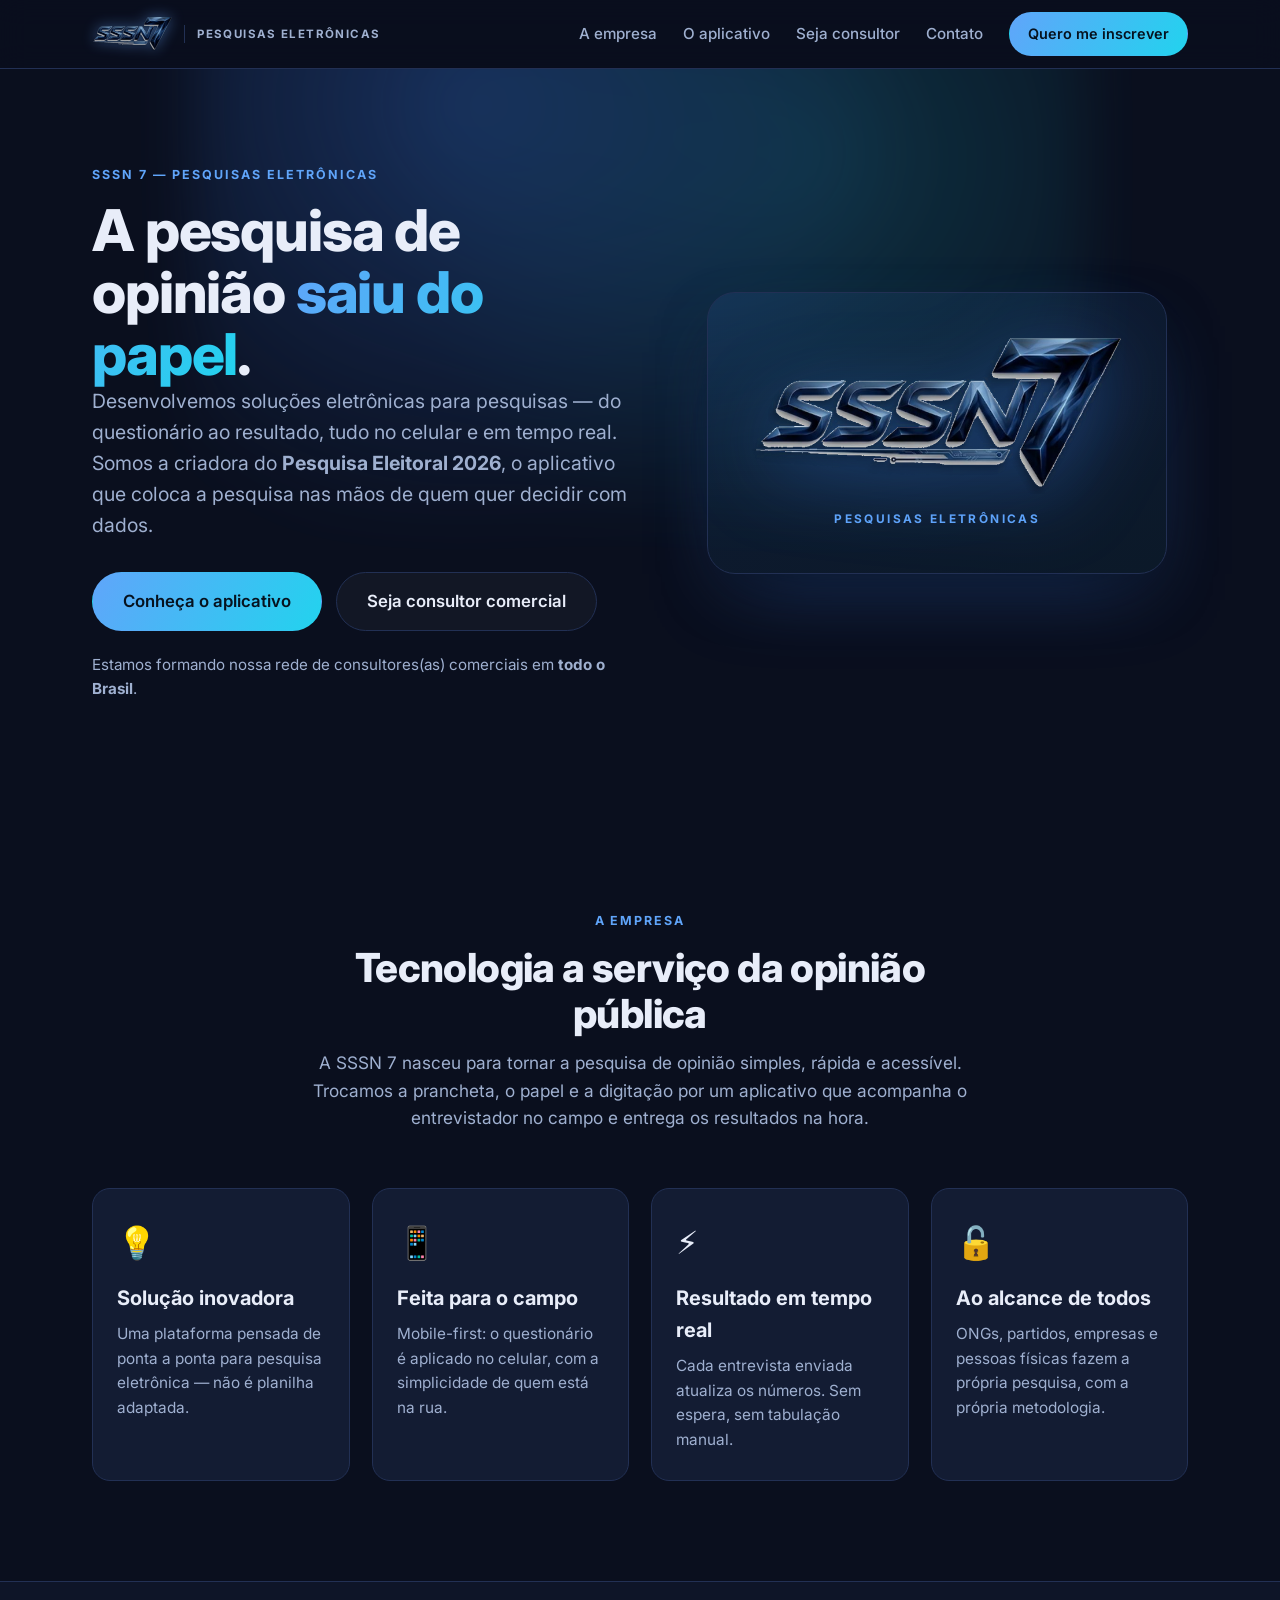
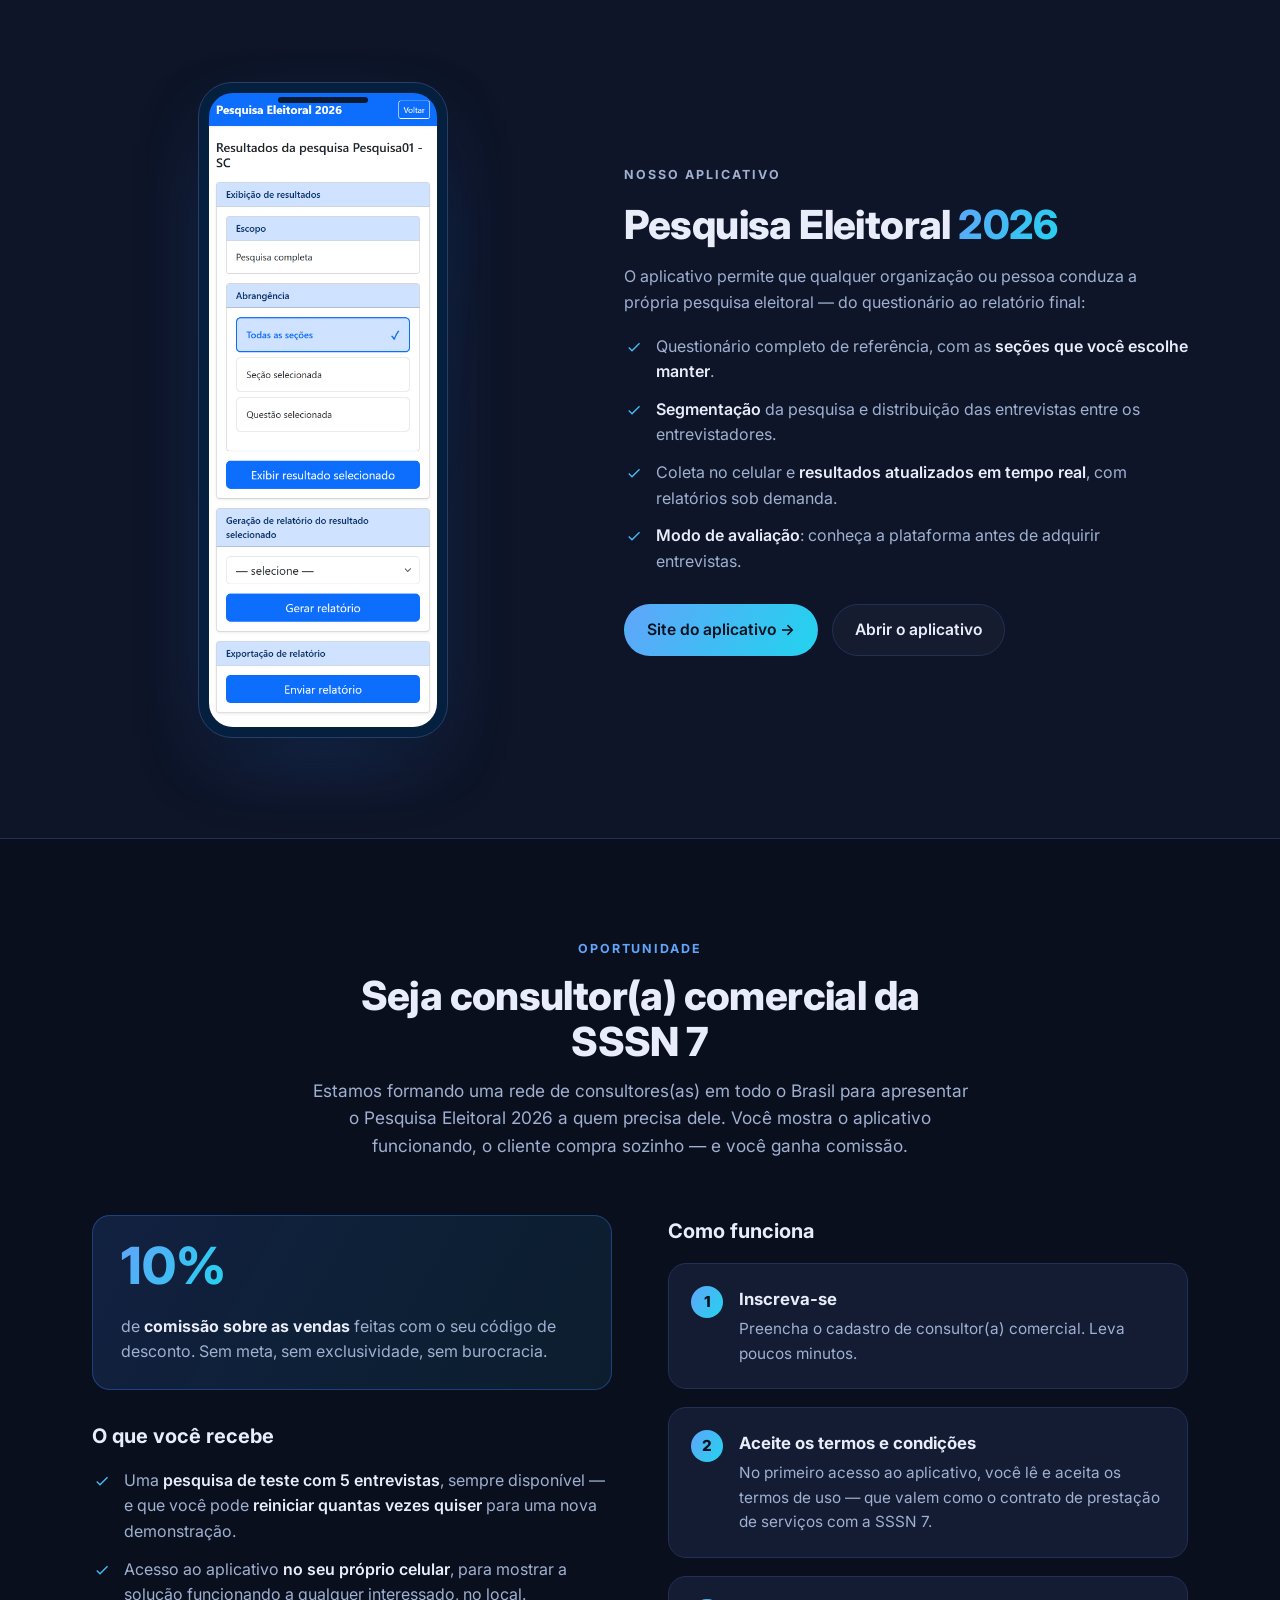
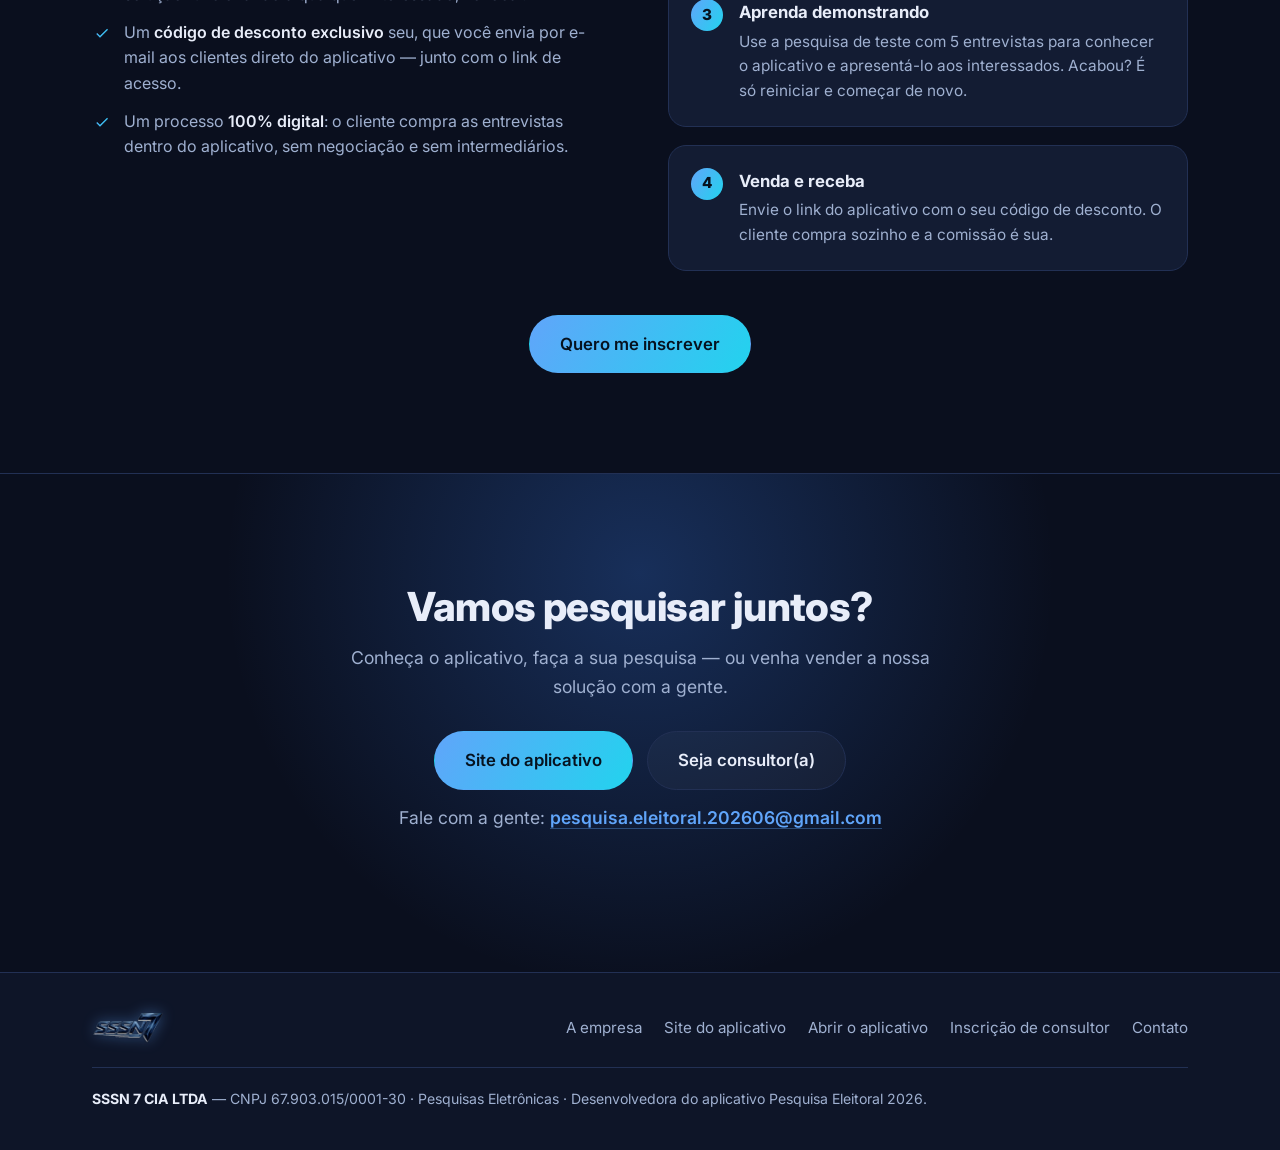
==== index.html @ bbbb882c "Site institucional da SSSN 7 — Pesquisas Eletrônicas Página única (HTML/CSS/JS puros, sem build) apr" ====
<!DOCTYPE html>
<html lang="pt-BR">
<head>
  <meta charset="UTF-8" />
  <meta name="viewport" content="width=device-width, initial-scale=1.0" />
  <title>SSSN 7 — Pesquisas Eletrônicas</title>
  <meta name="description" content="A SSSN 7 desenvolve soluções eletrônicas para pesquisas de opinião — e é a criadora do aplicativo Pesquisa Eleitoral 2026. Conheça o aplicativo e a oportunidade de atuar como consultor(a) comercial." />
  <link rel="preconnect" href="https://fonts.googleapis.com" />
  <link rel="preconnect" href="https://fonts.gstatic.com" crossorigin />
  <link href="https://fonts.googleapis.com/css2?family=Inter:wght@400;500;600;700;800&display=swap" rel="stylesheet" />
  <link rel="stylesheet" href="css/styles.css" />
  <link rel="icon" href="assets/img/favicon.svg" type="image/svg+xml" />
</head>
<body>

  <!-- ==================== NAVBAR ==================== -->
  <header class="nav" id="top">
    <div class="container nav__inner">
      <a class="brand" href="#top">
        <img class="brand__logo" src="assets/img/logo-sssn7.png" alt="SSSN 7" />
        <span class="brand__text">Pesquisas Eletrônicas</span>
      </a>

      <button class="nav__toggle" id="navToggle" aria-label="Abrir menu" aria-expanded="false">
        <span></span><span></span><span></span>
      </button>

      <nav class="nav__menu" id="navMenu">
        <a href="#empresa">A empresa</a>
        <a href="#aplicativo">O aplicativo</a>
        <a href="#consultor">Seja consultor</a>
        <a href="#contato">Contato</a>
        <a href="https://ricardopereiraesilva.github.io/pe2026/consultor/" target="_blank" rel="noopener" class="btn btn--sm btn--primary">Quero me inscrever</a>
      </nav>
    </div>
  </header>

  <!-- ==================== HERO ==================== -->
  <section class="hero">
    <div class="hero__glow" aria-hidden="true"></div>
    <div class="container hero__inner">
      <div class="hero__copy reveal">
        <p class="eyebrow">SSSN 7 — Pesquisas Eletrônicas</p>
        <h1>A pesquisa de opinião <span class="grad">saiu do papel</span>.</h1>
        <p class="lead">
          Desenvolvemos soluções eletrônicas para pesquisas — do questionário ao
          resultado, tudo no celular e em tempo real. Somos a criadora do
          <b>Pesquisa Eleitoral 2026</b>, o aplicativo que coloca a pesquisa nas mãos
          de quem quer decidir com dados.
        </p>
        <div class="hero__cta">
          <a href="#aplicativo" class="btn btn--primary btn--lg">Conheça o aplicativo</a>
          <a href="#consultor" class="btn btn--ghost btn--lg">Seja consultor comercial</a>
        </div>
        <p class="hero__note">Estamos formando nossa rede de consultores(as) comerciais em <b>todo o Brasil</b>.</p>
      </div>

      <div class="hero__art reveal">
        <div class="logo-stage">
          <img src="assets/img/logo-sssn7.png" alt="Logotipo da SSSN 7" loading="eager" />
          <p class="logo-stage__cap">Pesquisas Eletrônicas</p>
        </div>
      </div>
    </div>
  </section>

  <!-- ==================== A EMPRESA ==================== -->
  <section class="section" id="empresa">
    <div class="container">
      <div class="section__head reveal">
        <p class="eyebrow">A empresa</p>
        <h2>Tecnologia a serviço da opinião pública</h2>
        <p class="section__sub">
          A SSSN 7 nasceu para tornar a pesquisa de opinião simples, rápida e acessível.
          Trocamos a prancheta, o papel e a digitação por um aplicativo que acompanha o
          entrevistador no campo e entrega os resultados na hora.
        </p>
      </div>

      <div class="grid grid--4">
        <article class="card reveal">
          <div class="card__ico">💡</div>
          <h3>Solução inovadora</h3>
          <p>Uma plataforma pensada de ponta a ponta para pesquisa eletrônica — não é planilha adaptada.</p>
        </article>
        <article class="card reveal">
          <div class="card__ico">📱</div>
          <h3>Feita para o campo</h3>
          <p>Mobile-first: o questionário é aplicado no celular, com a simplicidade de quem está na rua.</p>
        </article>
        <article class="card reveal">
          <div class="card__ico">⚡</div>
          <h3>Resultado em tempo real</h3>
          <p>Cada entrevista enviada atualiza os números. Sem espera, sem tabulação manual.</p>
        </article>
        <article class="card reveal">
          <div class="card__ico">🔓</div>
          <h3>Ao alcance de todos</h3>
          <p>ONGs, partidos, empresas e pessoas físicas fazem a própria pesquisa, com a própria metodologia.</p>
        </article>
      </div>
    </div>
  </section>

  <!-- ==================== O APLICATIVO ==================== -->
  <section class="section section--alt" id="aplicativo">
    <div class="container split">
      <div class="split__media reveal">
        <div class="phones">
          <div class="phone phone--float">
            <div class="phone__notch" aria-hidden="true"></div>
            <img src="assets/img/coord-resultados.png" alt="Tela de resultados da pesquisa no aplicativo" loading="lazy" />
          </div>
          <div class="phone phone--back" aria-hidden="true">
            <img src="assets/img/coord-painel.png" alt="" />
          </div>
        </div>
      </div>
      <div class="split__copy reveal">
        <p class="eyebrow">Nosso aplicativo</p>
        <h2>Pesquisa Eleitoral <span class="grad">2026</span></h2>
        <p>
          O aplicativo permite que qualquer organização ou pessoa conduza a própria
          pesquisa eleitoral — do questionário ao relatório final:
        </p>
        <ul class="checks">
          <li>Questionário completo de referência, com as <b>seções que você escolhe manter</b>.</li>
          <li><b>Segmentação</b> da pesquisa e distribuição das entrevistas entre os entrevistadores.</li>
          <li>Coleta no celular e <b>resultados atualizados em tempo real</b>, com relatórios sob demanda.</li>
          <li><b>Modo de avaliação</b>: conheça a plataforma antes de adquirir entrevistas.</li>
        </ul>
        <div class="hero__cta">
          <a href="https://ricardopereiraesilva.github.io/app2026/" target="_blank" rel="noopener" class="btn btn--primary">Site do aplicativo →</a>
          <a href="https://ricardopereiraesilva.github.io/pe2026/" target="_blank" rel="noopener" class="btn btn--ghost">Abrir o aplicativo</a>
        </div>
      </div>
    </div>
  </section>

  <!-- ==================== SEJA CONSULTOR COMERCIAL ==================== -->
  <section class="section" id="consultor">
    <div class="container">
      <div class="section__head reveal">
        <p class="eyebrow">Oportunidade</p>
        <h2>Seja consultor(a) comercial da SSSN 7</h2>
        <p class="section__sub">
          Estamos formando uma rede de consultores(as) em todo o Brasil para apresentar
          o Pesquisa Eleitoral 2026 a quem precisa dele. Você mostra o aplicativo
          funcionando, o cliente compra sozinho — e você ganha comissão.
        </p>
      </div>

      <div class="grid grid--2 grid--wide">
        <div class="reveal">
          <div class="highlight">
            <span class="highlight__num">10%</span>
            <span class="highlight__txt">
              de <b>comissão sobre as vendas</b> feitas com o seu código de desconto.
              Sem meta, sem exclusividade, sem burocracia.
            </span>
          </div>

          <h3 class="col__title">O que você recebe</h3>
          <ul class="checks">
            <li>Uma <b>pesquisa de teste com 5 entrevistas</b>, sempre disponível — e que você pode
              <b>reiniciar quantas vezes quiser</b> para uma nova demonstração.</li>
            <li>Acesso ao aplicativo <b>no seu próprio celular</b>, para mostrar a solução funcionando
              a qualquer interessado, no local.</li>
            <li>Um <b>código de desconto exclusivo</b> seu, que você envia por e-mail aos clientes
              direto do aplicativo — junto com o link de acesso.</li>
            <li>Um processo <b>100% digital</b>: o cliente compra as entrevistas dentro do aplicativo,
              sem negociação e sem intermediários.</li>
          </ul>
        </div>

        <div class="reveal">
          <h3 class="col__title">Como funciona</h3>
          <ol class="steps">
            <li class="step">
              <h4>Inscreva-se</h4>
              <p>Preencha o cadastro de consultor(a) comercial. Leva poucos minutos.</p>
            </li>
            <li class="step">
              <h4>Aceite os termos e condições</h4>
              <p>No primeiro acesso ao aplicativo, você lê e aceita os termos de uso — que valem
                como o contrato de prestação de serviços com a SSSN 7.</p>
            </li>
            <li class="step">
              <h4>Aprenda demonstrando</h4>
              <p>Use a pesquisa de teste com 5 entrevistas para conhecer o aplicativo e apresentá-lo
                aos interessados. Acabou? É só reiniciar e começar de novo.</p>
            </li>
            <li class="step">
              <h4>Venda e receba</h4>
              <p>Envie o link do aplicativo com o seu código de desconto. O cliente compra sozinho
                e a comissão é sua.</p>
            </li>
          </ol>
        </div>
      </div>

      <div class="hero__cta hero__cta--center cta__row">
        <a href="https://ricardopereiraesilva.github.io/pe2026/consultor/" target="_blank" rel="noopener" class="btn btn--primary btn--lg">Quero me inscrever</a>
      </div>
    </div>
  </section>

  <!-- ==================== CTA FINAL / CONTATO ==================== -->
  <section class="cta" id="contato">
    <div class="cta__glow" aria-hidden="true"></div>
    <div class="container cta__inner reveal">
      <h2>Vamos pesquisar juntos?</h2>
      <p>Conheça o aplicativo, faça a sua pesquisa — ou venha vender a nossa solução com a gente.</p>
      <div class="hero__cta hero__cta--center">
        <a href="https://ricardopereiraesilva.github.io/app2026/" target="_blank" rel="noopener" class="btn btn--primary btn--lg">Site do aplicativo</a>
        <a href="https://ricardopereiraesilva.github.io/pe2026/consultor/" target="_blank" rel="noopener" class="btn btn--ghost btn--lg">Seja consultor(a)</a>
      </div>
      <p class="cta__mail">
        Fale com a gente: <a href="mailto:pesquisa.eleitoral.202606@gmail.com">pesquisa.eleitoral.202606@gmail.com</a>
      </p>
    </div>
  </section>

  <!-- ==================== RODAPÉ ==================== -->
  <footer class="footer">
    <div class="container footer__inner">
      <div class="footer__brand">
        <img src="assets/img/logo-sssn7.png" alt="SSSN 7" />
      </div>
      <nav class="footer__links">
        <a href="#empresa">A empresa</a>
        <a href="https://ricardopereiraesilva.github.io/app2026/" target="_blank" rel="noopener">Site do aplicativo</a>
        <a href="https://ricardopereiraesilva.github.io/pe2026/" target="_blank" rel="noopener">Abrir o aplicativo</a>
        <a href="https://ricardopereiraesilva.github.io/pe2026/consultor/" target="_blank" rel="noopener">Inscrição de consultor</a>
        <a href="mailto:pesquisa.eleitoral.202606@gmail.com">Contato</a>
      </nav>
      <p class="footer__legal">
        <b>SSSN 7 CIA LTDA</b> — CNPJ 67.903.015/0001-30 · Pesquisas Eletrônicas ·
        Desenvolvedora do aplicativo Pesquisa Eleitoral 2026.
      </p>
    </div>
  </footer>

  <script src="js/main.js"></script>
</body>
</html>
---- css/styles.css ----
/* ===================================================================
   SSSN 7 — Pesquisas Eletrônicas — site institucional
   Mesma linguagem visual do site do aplicativo (web_page/aplicativo):
   tema dark, acento azul luminoso. CSS puro, sem framework.
   =================================================================== */

:root {
  --bg:        #0a0f1e;   /* fundo base */
  --bg-2:      #0e1528;   /* seções alternadas */
  --panel:     #131c33;   /* cards */
  --panel-2:   #182241;
  --line:      #223054;   /* bordas */
  --txt:       #e8edf9;   /* texto principal */
  --txt-dim:   #9fb0d0;   /* texto secundário */
  --brand:     #3b82f6;   /* azul da marca */
  --brand-2:   #60a5fa;   /* azul claro */
  --accent:    #22d3ee;   /* acento ciano */
  --grad:      linear-gradient(120deg, #60a5fa 0%, #22d3ee 100%);
  --radius:    18px;
  --radius-sm: 12px;
  --shadow:    0 24px 60px -20px rgba(0, 0, 0, .7);
  --shadow-blue: 0 30px 80px -30px rgba(59, 130, 246, .55);
  --maxw:      1140px;
  --ease:      cubic-bezier(.22, 1, .36, 1);
}

* { box-sizing: border-box; margin: 0; padding: 0; }

html { scroll-behavior: smooth; scroll-padding-top: 78px; }

body {
  font-family: 'Inter', system-ui, -apple-system, Segoe UI, Roboto, sans-serif;
  background: var(--bg);
  color: var(--txt);
  line-height: 1.6;
  -webkit-font-smoothing: antialiased;
  overflow-x: hidden;
}

img { max-width: 100%; display: block; }
a { color: inherit; text-decoration: none; }

.container { width: 100%; max-width: var(--maxw); margin-inline: auto; padding-inline: 22px; }

/* ---------- Tipografia ---------- */
h1 { font-size: clamp(2.1rem, 5.2vw, 3.6rem); font-weight: 800; line-height: 1.08; letter-spacing: -.02em; }
h2 { font-size: clamp(1.6rem, 3.6vw, 2.5rem); font-weight: 800; line-height: 1.15; letter-spacing: -.015em; }
h3 { font-size: 1.25rem; font-weight: 700; }
h4 { font-size: 1.05rem; font-weight: 700; }

.grad {
  background: var(--grad);
  -webkit-background-clip: text; background-clip: text;
  color: transparent;
}

.eyebrow {
  text-transform: uppercase; letter-spacing: .16em;
  font-size: .78rem; font-weight: 700; color: var(--brand-2);
  margin-bottom: 14px;
}

.lead { font-size: clamp(1.05rem, 1.6vw, 1.22rem); color: var(--txt-dim); max-width: 46ch; }

/* ---------- Botões ---------- */
.btn {
  display: inline-flex; align-items: center; justify-content: center;
  gap: 8px; font-weight: 600; font-size: .98rem;
  padding: 12px 22px; border-radius: 999px;
  border: 1px solid transparent; cursor: pointer;
  transition: transform .2s var(--ease), box-shadow .25s var(--ease), background .2s, border-color .2s;
  white-space: nowrap;
}
.btn--lg { padding: 15px 30px; font-size: 1.05rem; }
.btn--sm { padding: 9px 18px; font-size: .9rem; }
.btn--primary { background: var(--grad); color: #06121f; box-shadow: var(--shadow-blue); }
.btn--primary:hover { transform: translateY(-2px); }
.btn--ghost { background: rgba(255,255,255,.03); border-color: var(--line); color: var(--txt); }
.btn--ghost:hover { border-color: var(--brand-2); background: rgba(59,130,246,.1); transform: translateY(-2px); }

/* ---------- Navbar ---------- */
.nav {
  position: sticky; top: 0; z-index: 50;
  background: rgba(10, 15, 30, .72);
  backdrop-filter: blur(14px);
  border-bottom: 1px solid var(--line);
}
.nav__inner { display: flex; align-items: center; justify-content: space-between; height: 68px; gap: 16px; }

.brand { display: flex; align-items: center; gap: 12px; min-width: 0; }
/* o logo é azul-metálico escuro: um leve halo azul garante leitura sobre o fundo dark */
.brand__logo {
  height: 34px; width: auto; flex: none;
  filter: drop-shadow(0 0 7px rgba(96, 165, 250, .45));
}
.brand__text {
  font-size: .72rem; font-weight: 700; letter-spacing: .12em; text-transform: uppercase;
  color: var(--txt-dim); white-space: nowrap;
  padding-left: 12px; border-left: 1px solid var(--line);
}

.nav__menu { display: flex; align-items: center; gap: 26px; }
.nav__menu a:not(.btn) { color: var(--txt-dim); font-weight: 500; font-size: .95rem; transition: color .2s; }
.nav__menu a:not(.btn):hover { color: var(--txt); }

.nav__toggle { display: none; flex-direction: column; gap: 5px; background: none; border: 0; cursor: pointer; padding: 8px; }
.nav__toggle span { width: 24px; height: 2px; background: var(--txt); border-radius: 2px; transition: .25s var(--ease); }
.nav__toggle[aria-expanded="true"] span:nth-child(1) { transform: translateY(7px) rotate(45deg); }
.nav__toggle[aria-expanded="true"] span:nth-child(2) { opacity: 0; }
.nav__toggle[aria-expanded="true"] span:nth-child(3) { transform: translateY(-7px) rotate(-45deg); }

/* ---------- Hero ---------- */
.hero { position: relative; padding: clamp(50px, 8vw, 96px) 0 clamp(60px, 9vw, 110px); overflow: hidden; }
.hero__glow {
  position: absolute; top: -20%; left: 50%; transform: translateX(-50%);
  width: 900px; height: 600px; pointer-events: none;
  background: radial-gradient(circle at 30% 30%, rgba(59,130,246,.35), transparent 60%),
              radial-gradient(circle at 70% 40%, rgba(34,211,238,.22), transparent 60%);
  filter: blur(30px); opacity: .8;
}
.hero__inner { position: relative; display: grid; grid-template-columns: 1.05fr .95fr; gap: 40px; align-items: center; }
.hero__cta { display: flex; flex-wrap: wrap; gap: 14px; margin-top: 30px; }
.hero__cta--center { justify-content: center; }
.hero__note { margin-top: 22px; color: var(--txt-dim); font-size: .95rem; }

/* Marca grande do hero */
.hero__art { position: relative; display: flex; justify-content: center; align-items: center; }
.logo-stage {
  position: relative; width: 100%; max-width: 460px;
  padding: clamp(26px, 5vw, 44px);
  background: linear-gradient(160deg, rgba(59,130,246,.10), rgba(34,211,238,.05));
  border: 1px solid var(--line); border-radius: 28px;
  box-shadow: var(--shadow), var(--shadow-blue);
  animation: float 7s ease-in-out infinite;
}
.logo-stage img { width: 100%; filter: drop-shadow(0 18px 40px rgba(59,130,246,.35)); }
.logo-stage__cap {
  margin-top: 16px; text-align: center;
  font-size: .74rem; font-weight: 700; letter-spacing: .2em; text-transform: uppercase;
  color: var(--brand-2);
}
@keyframes float { 0%,100% { transform: translateY(0); } 50% { transform: translateY(-12px); } }

/* ---------- Seções ---------- */
.section { padding: clamp(56px, 9vw, 100px) 0; }
.section--alt { background: var(--bg-2); border-block: 1px solid var(--line); }
.section__head { max-width: 660px; margin: 0 auto clamp(36px, 5vw, 56px); text-align: center; }
.section__sub { color: var(--txt-dim); margin-top: 12px; font-size: 1.08rem; }

/* ---------- Grids ---------- */
.grid { display: grid; gap: 22px; }
.grid--2 { grid-template-columns: repeat(2, 1fr); }
.grid--3 { grid-template-columns: repeat(3, 1fr); }
.grid--4 { grid-template-columns: repeat(4, 1fr); }
.grid--wide { gap: clamp(30px, 5vw, 56px); align-items: start; }

.col__title { margin-bottom: 16px; }
.cta__row { margin-top: 44px; }

/* ---------- Cards ---------- */
.card {
  background: var(--panel); border: 1px solid var(--line);
  border-radius: var(--radius); padding: 28px 24px;
  transition: transform .25s var(--ease), border-color .25s, box-shadow .25s;
}
.card:hover { transform: translateY(-4px); border-color: var(--brand); box-shadow: var(--shadow-blue); }
.card__ico { font-size: 2rem; margin-bottom: 14px; }
.card h3 { margin-bottom: 8px; }
.card p { color: var(--txt-dim); font-size: .96rem; }

/* ---------- Split (mídia + texto) ---------- */
.split { display: grid; grid-template-columns: .9fr 1.1fr; gap: clamp(30px, 6vw, 70px); align-items: center; }
.split--reverse .split__media { order: 2; }
.split__media { display: flex; justify-content: center; }
.split__copy h2 { margin: 10px 0 16px; }
.split__copy > p { color: var(--txt-dim); margin-bottom: 18px; }

/* Molduras de celular */
.phones { position: relative; display: flex; justify-content: center; align-items: center; min-height: 460px; }
.phone {
  position: relative; width: 250px; border-radius: 34px;
  background: #05203f; padding: 10px;
  border: 1px solid #2a3d63;
  box-shadow: var(--shadow), var(--shadow-blue);
}
.phone img { border-radius: 24px; }
.phone__notch {
  position: absolute; top: 14px; left: 50%; transform: translateX(-50%);
  width: 90px; height: 6px; border-radius: 6px; background: #0a1a30; z-index: 2;
}
.phone--float { z-index: 3; animation: float 6s ease-in-out infinite; }
.phone--back {
  position: absolute; right: 4%; top: 6%; width: 200px; z-index: 1;
  opacity: .55; transform: rotate(6deg) scale(.9); filter: saturate(.9);
}

/* ---------- Listas com check ---------- */
.checks { list-style: none; display: grid; gap: 12px; }
.checks li { position: relative; padding-left: 32px; color: var(--txt-dim); }
.checks li b { color: var(--txt); font-weight: 600; }
.checks li::before {
  content: ""; position: absolute; left: 0; top: 3px;
  width: 20px; height: 20px; border-radius: 50%;
  background: var(--grad);
  -webkit-mask: url("data:image/svg+xml,%3Csvg xmlns='http://www.w3.org/2000/svg' viewBox='0 0 24 24'%3E%3Cpath fill='black' d='M9 16.17 4.83 12l-1.42 1.41L9 19 21 7l-1.41-1.41z'/%3E%3C/svg%3E") center/16px no-repeat;
          mask: url("data:image/svg+xml,%3Csvg xmlns='http://www.w3.org/2000/svg' viewBox='0 0 24 24'%3E%3Cpath fill='black' d='M9 16.17 4.83 12l-1.42 1.41L9 19 21 7l-1.41-1.41z'/%3E%3C/svg%3E") center/16px no-repeat;
}

/* ---------- Destaque da comissão ---------- */
.highlight {
  display: flex; align-items: center; gap: 22px; flex-wrap: wrap;
  background: linear-gradient(120deg, rgba(59,130,246,.16), rgba(34,211,238,.08));
  border: 1px solid rgba(59,130,246,.35); border-radius: var(--radius);
  padding: 24px 28px; margin-bottom: 30px;
}
.highlight__num {
  font-size: clamp(2.4rem, 6vw, 3.2rem); font-weight: 800; line-height: 1;
  background: var(--grad); -webkit-background-clip: text; background-clip: text; color: transparent;
  flex: none;
}
.highlight__txt { color: var(--txt-dim); }
.highlight__txt b { color: var(--txt); }

/* ---------- Passos ---------- */
.steps { list-style: none; counter-reset: step; display: grid; gap: 18px; }
.step {
  counter-increment: step;
  position: relative; padding: 22px 24px 22px 70px;
  background: var(--panel); border: 1px solid var(--line); border-radius: var(--radius);
  transition: border-color .25s, transform .25s var(--ease);
}
.step:hover { border-color: var(--brand); transform: translateY(-3px); }
.step::before {
  content: counter(step);
  position: absolute; left: 22px; top: 22px;
  width: 32px; height: 32px; border-radius: 50%;
  display: grid; place-items: center;
  background: var(--grad); color: #06121f; font-weight: 800; font-size: .95rem;
}
.step h4 { margin-bottom: 4px; }
.step p { color: var(--txt-dim); font-size: .96rem; }

/* ---------- Recursos ---------- */
.feat {
  background: var(--panel); border: 1px solid var(--line);
  border-radius: var(--radius); padding: 24px;
  transition: transform .25s var(--ease), border-color .25s;
}
.feat:hover { transform: translateY(-4px); border-color: var(--brand); }
.feat__ico { font-size: 1.7rem; margin-bottom: 12px; }
.feat h4 { margin-bottom: 6px; }
.feat p { color: var(--txt-dim); font-size: .94rem; }

/* ---------- CTA final ---------- */
.cta { position: relative; padding: clamp(64px, 10vw, 110px) 0; text-align: center; overflow: hidden; border-top: 1px solid var(--line); }
.cta__glow {
  position: absolute; inset: 0; pointer-events: none;
  background: radial-gradient(circle at 50% 20%, rgba(59,130,246,.28), transparent 55%);
}
.cta__inner { position: relative; max-width: 660px; }
.cta__inner p { color: var(--txt-dim); margin: 14px 0 30px; font-size: 1.1rem; }
.cta__mail { margin-top: 28px; color: var(--txt-dim); font-size: 1rem; }
.cta__mail a { color: var(--brand-2); font-weight: 600; border-bottom: 1px solid rgba(96,165,250,.35); }
.cta__mail a:hover { color: var(--txt); }

/* ---------- Rodapé ---------- */
.footer { border-top: 1px solid var(--line); background: var(--bg-2); padding: 40px 0; }
.footer__inner { display: flex; flex-wrap: wrap; gap: 24px; align-items: center; justify-content: space-between; }
.footer__brand { display: flex; align-items: center; gap: 12px; }
.footer__brand img { height: 30px; width: auto; filter: drop-shadow(0 0 7px rgba(96, 165, 250, .4)); }
.footer__links { display: flex; flex-wrap: wrap; gap: 22px; }
.footer__links a { color: var(--txt-dim); font-size: .95rem; transition: color .2s; }
.footer__links a:hover { color: var(--txt); }
.footer__legal { color: var(--txt-dim); font-size: .88rem; width: 100%; border-top: 1px solid var(--line); padding-top: 20px; }
.footer__legal b { color: var(--txt); }

/* ---------- Animação de entrada ---------- */
.reveal { opacity: 0; transform: translateY(26px); transition: opacity .7s var(--ease), transform .7s var(--ease); }
.reveal.is-visible { opacity: 1; transform: none; }

/* ===================================================================
   RESPONSIVO
   =================================================================== */
@media (max-width: 900px) {
  .grid--4 { grid-template-columns: repeat(2, 1fr); }
  .grid--3 { grid-template-columns: repeat(2, 1fr); }
  .hero__inner { grid-template-columns: 1fr; }
  .hero__art { order: -1; }
  .lead { max-width: none; }
  .split, .split--reverse { grid-template-columns: 1fr; }
  .split--reverse .split__media { order: -1; }
}

@media (max-width: 640px) {
  .nav__toggle { display: flex; }
  .brand__text { display: none; }
  .nav__menu {
    position: absolute; top: 68px; left: 0; right: 0;
    flex-direction: column; align-items: stretch; gap: 4px;
    background: rgba(10,15,30,.98); border-bottom: 1px solid var(--line);
    padding: 14px 22px 22px; transform: translateY(-12px);
    opacity: 0; pointer-events: none; transition: .25s var(--ease);
  }
  .nav__menu.is-open { transform: none; opacity: 1; pointer-events: auto; }
  .nav__menu a:not(.btn) { padding: 12px 4px; border-bottom: 1px solid var(--line); }
  .nav__menu .btn { margin-top: 10px; }
  .grid--4, .grid--3, .grid--2 { grid-template-columns: 1fr; }
  .hero__cta .btn { flex: 1 1 100%; }
  .phones { min-height: 420px; }
  .step { padding: 20px 20px 20px 64px; }
  .highlight { gap: 14px; padding: 20px; }
}

@media (prefers-reduced-motion: reduce) {
  .phone--float, .logo-stage { animation: none; }
  .reveal { transition: none; opacity: 1; transform: none; }
  html { scroll-behavior: auto; }
}
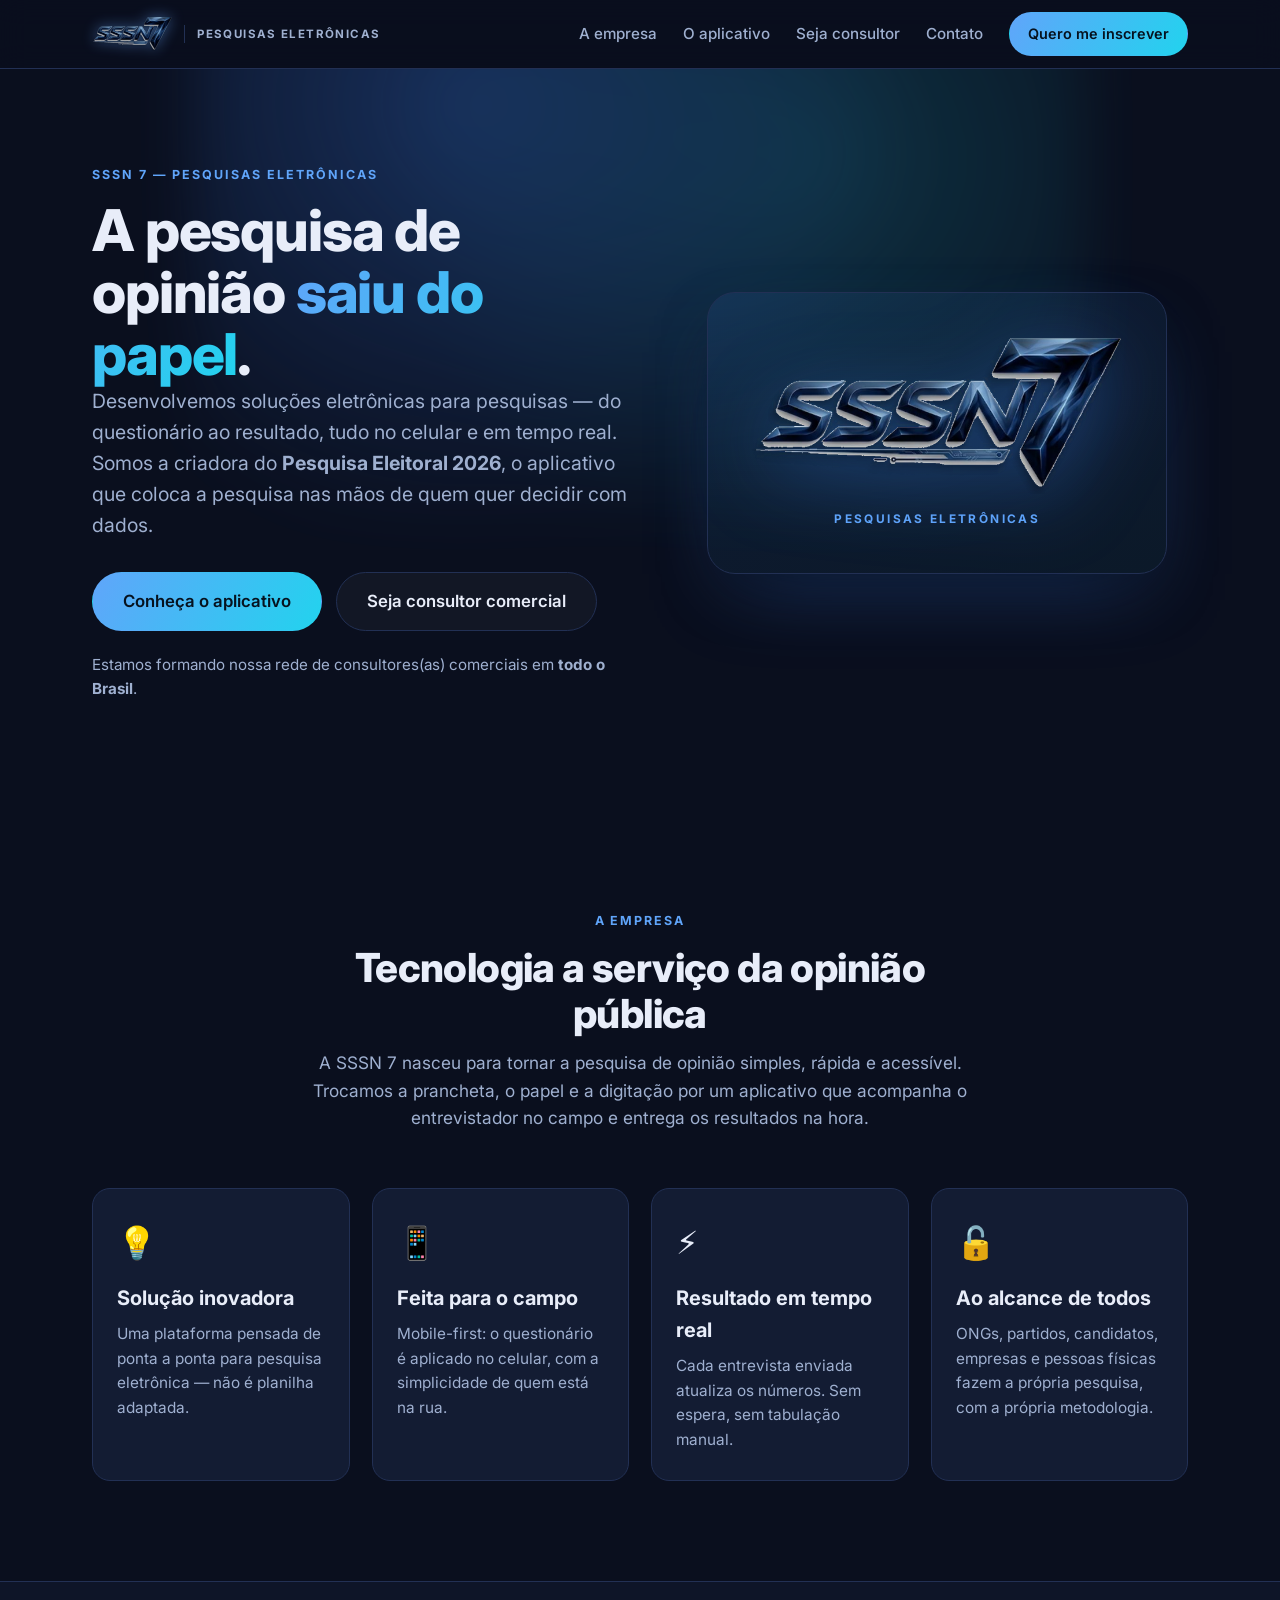
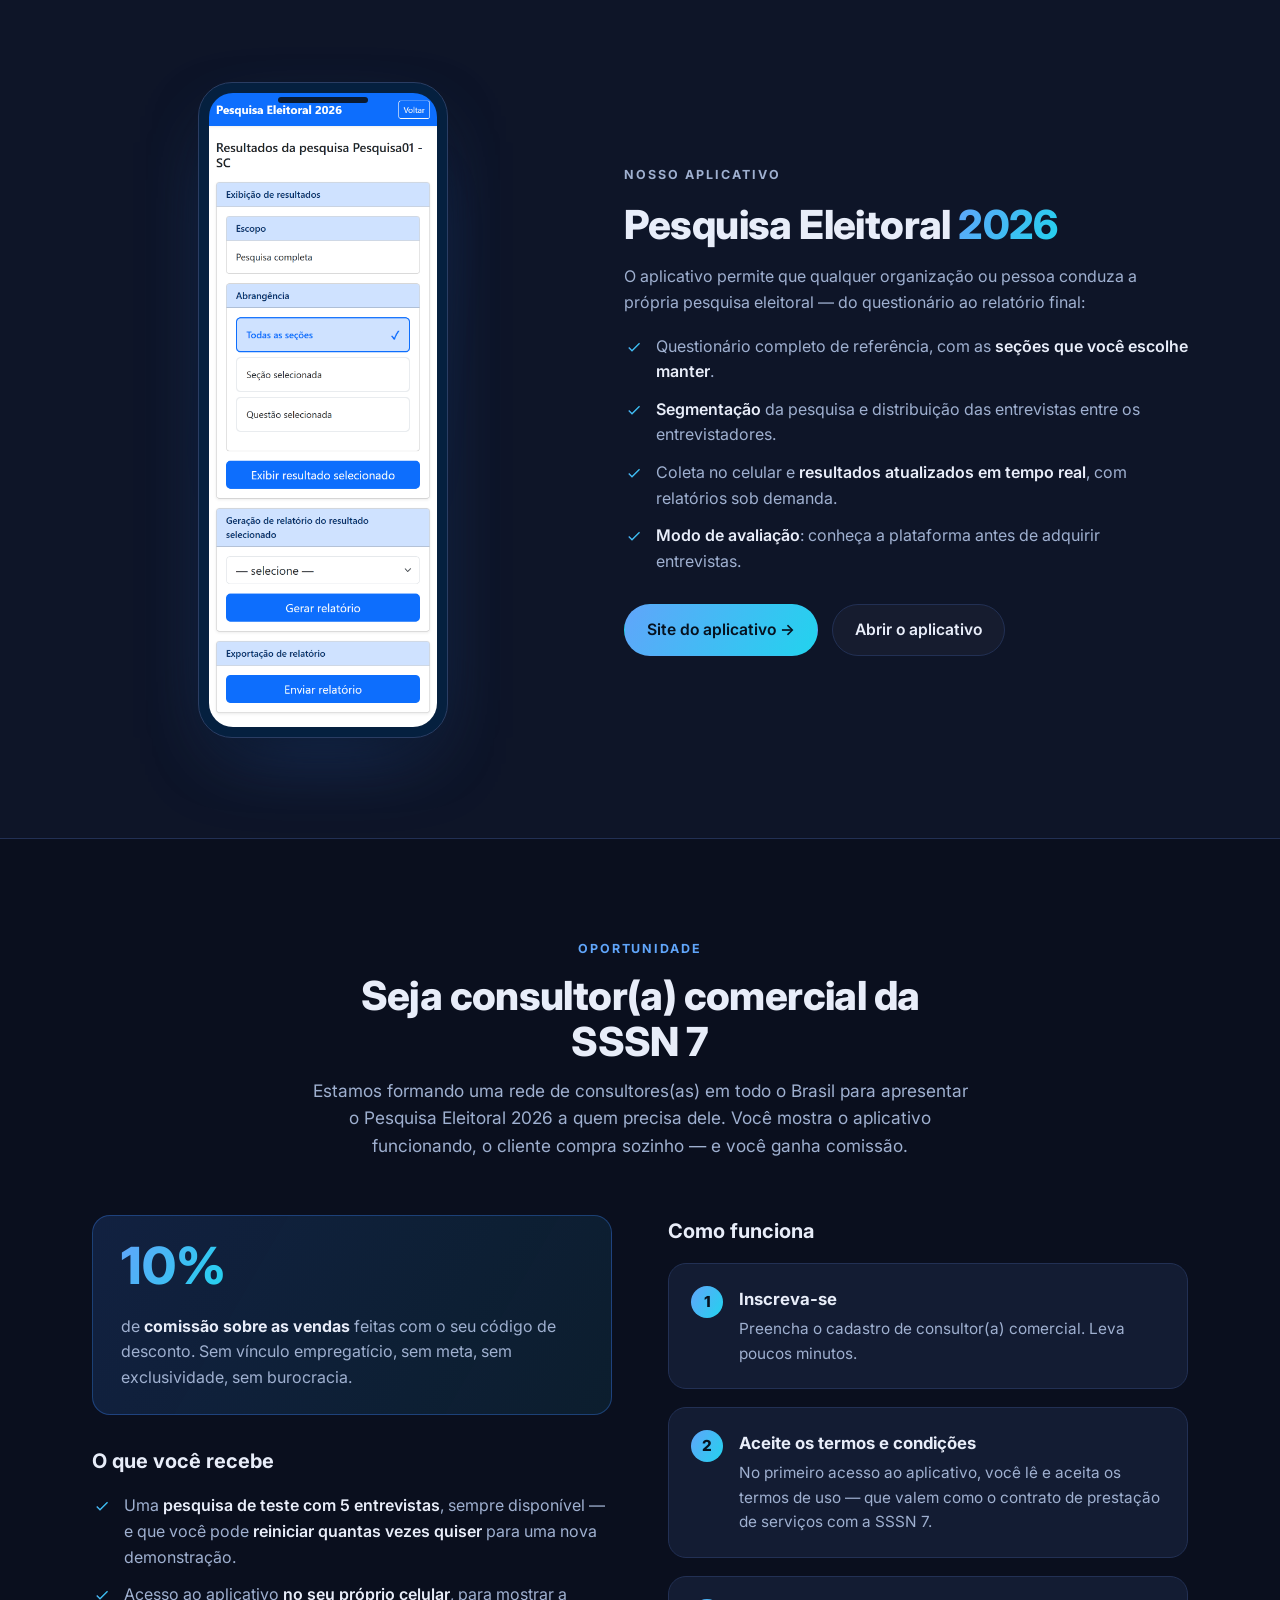
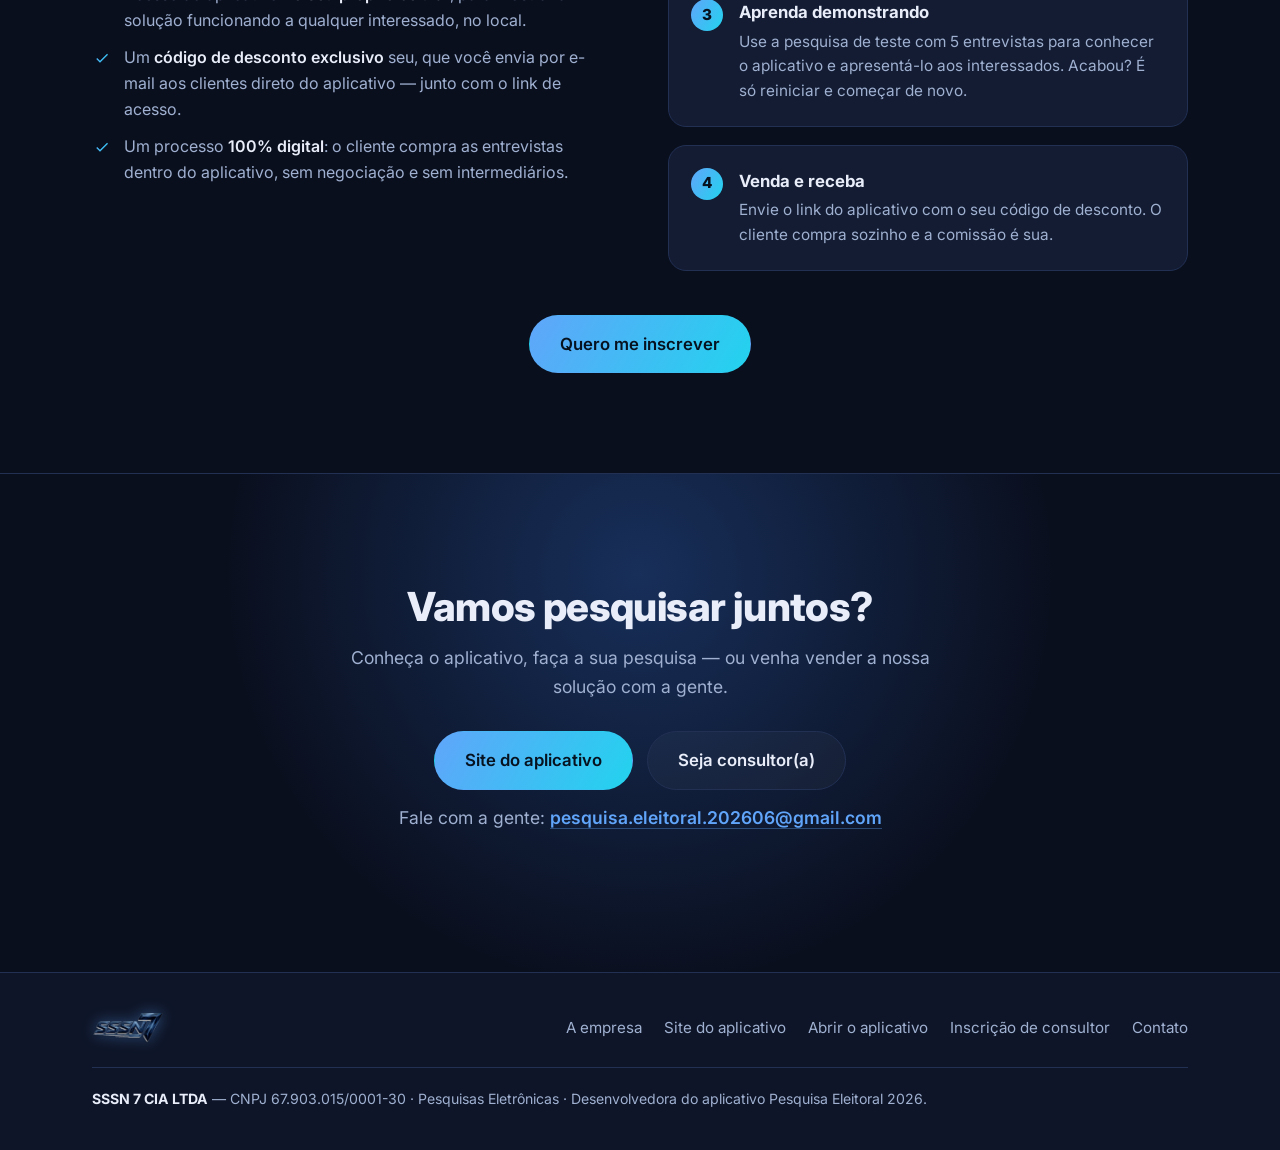
==== commit f591e852: "textos: sem vínculo empregatício (comissão) + candidatos no público-alvo" ====
--- a/index.html
+++ b/index.html
@@ -96,7 +96,7 @@
         <article class="card reveal">
           <div class="card__ico">🔓</div>
           <h3>Ao alcance de todos</h3>
-          <p>ONGs, partidos, empresas e pessoas físicas fazem a própria pesquisa, com a própria metodologia.</p>
+          <p>ONGs, partidos, candidatos, empresas e pessoas físicas fazem a própria pesquisa, com a própria metodologia.</p>
         </article>
       </div>
     </div>
@@ -156,7 +156,7 @@
             <span class="highlight__num">10%</span>
             <span class="highlight__txt">
               de <b>comissão sobre as vendas</b> feitas com o seu código de desconto.
-              Sem meta, sem exclusividade, sem burocracia.
+              Sem vínculo empregatício, sem meta, sem exclusividade, sem burocracia.
             </span>
           </div>
 
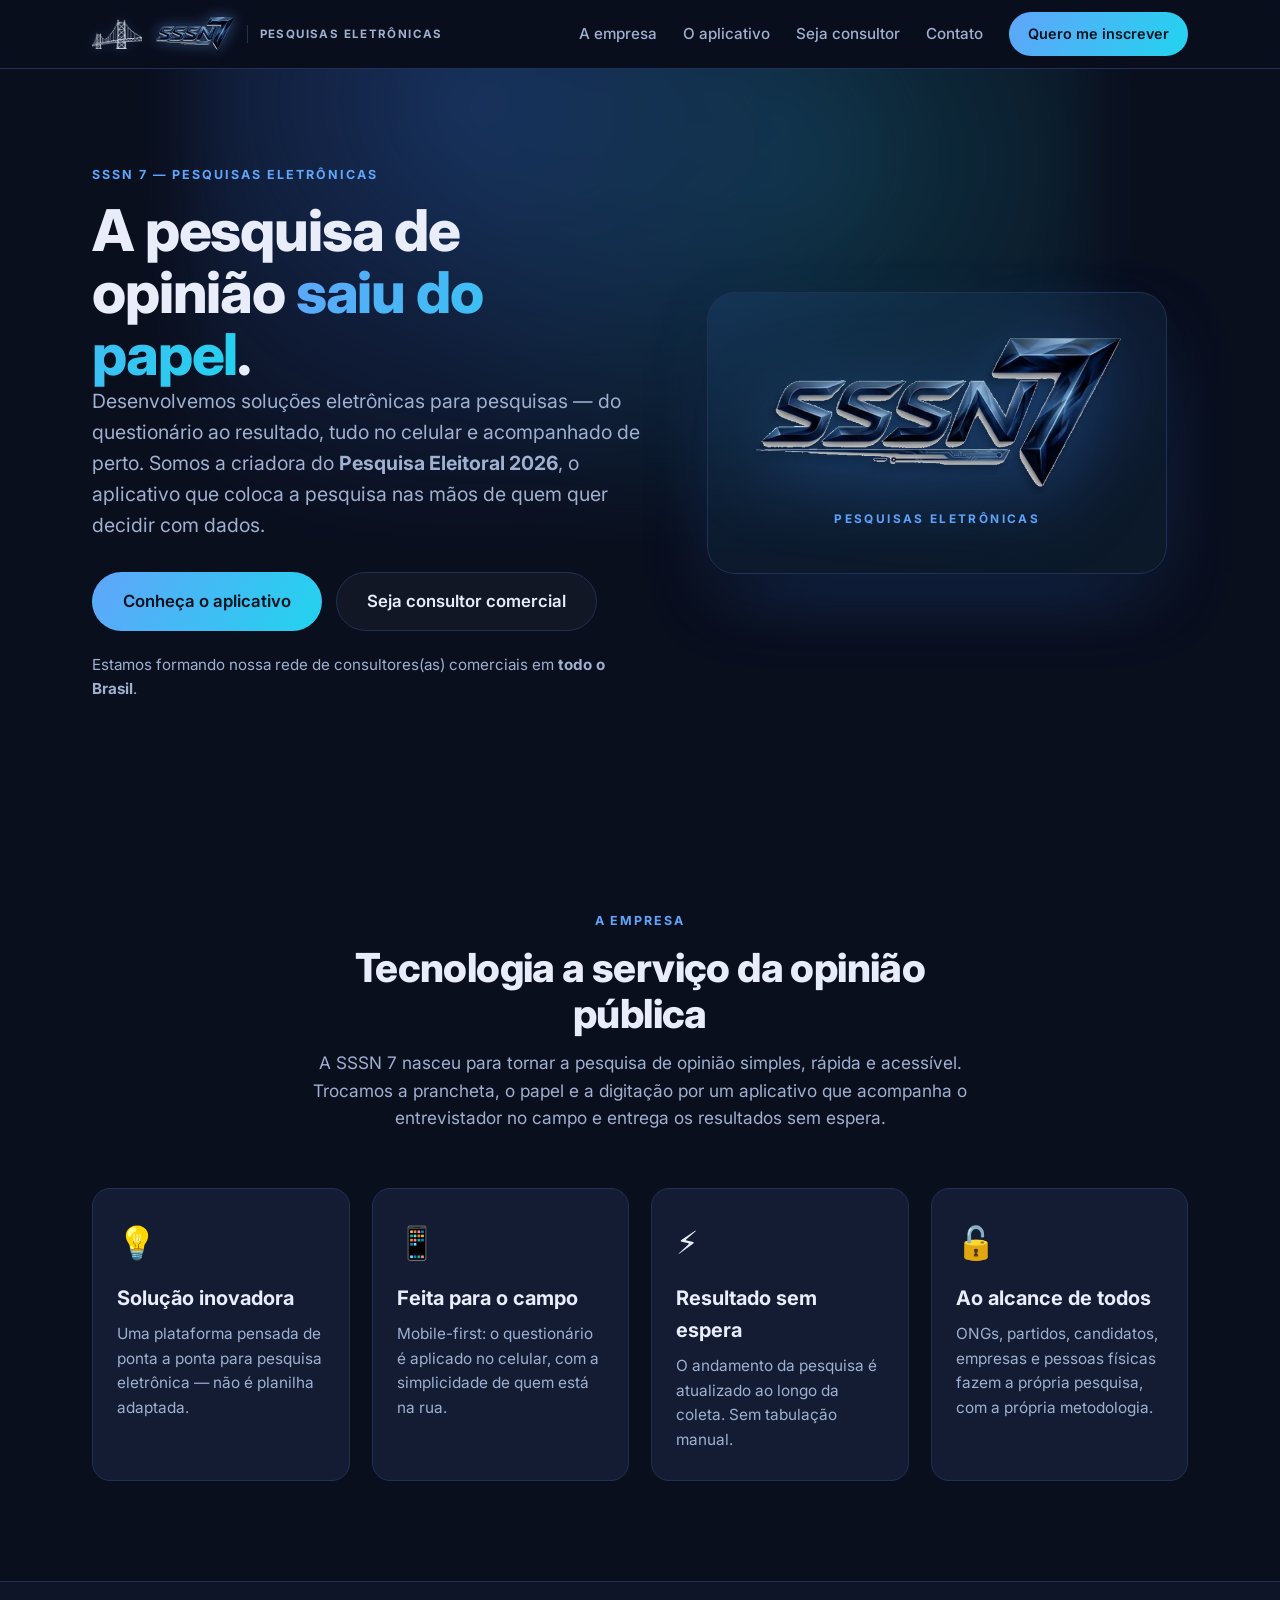
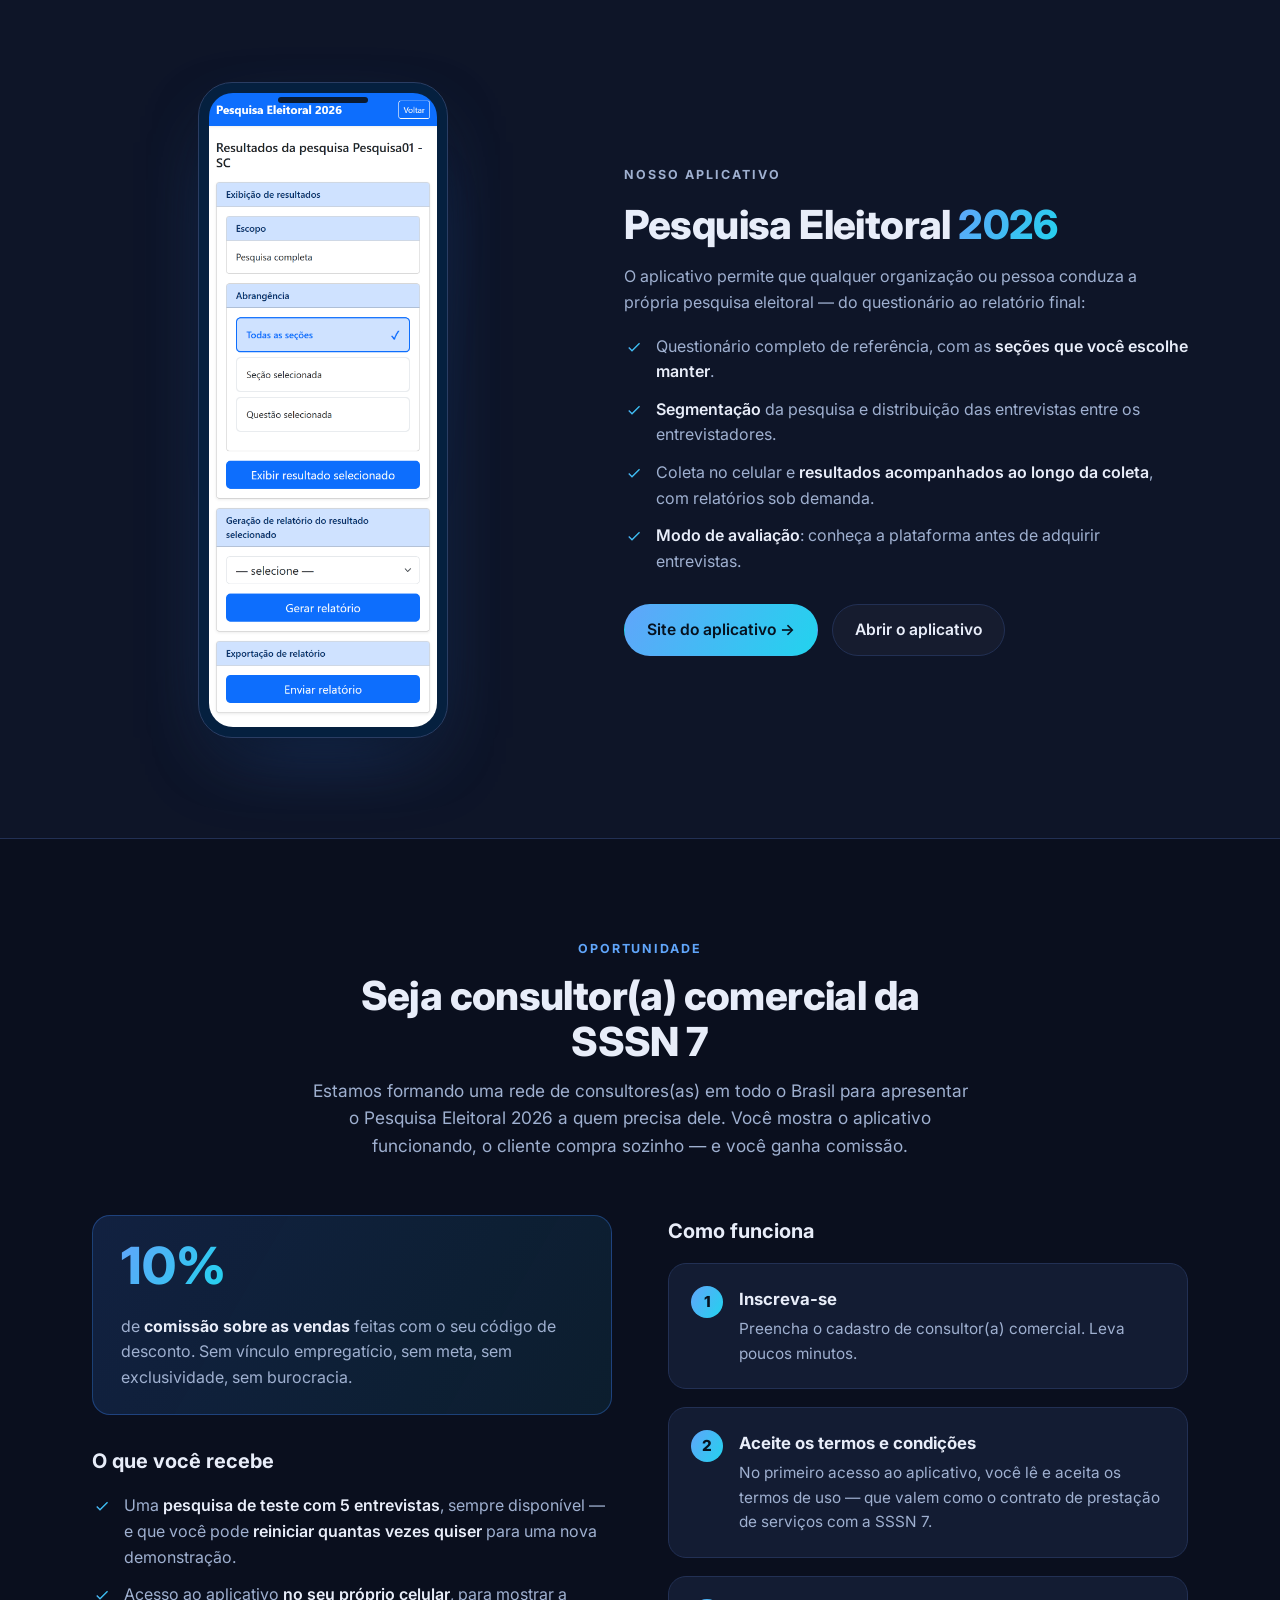
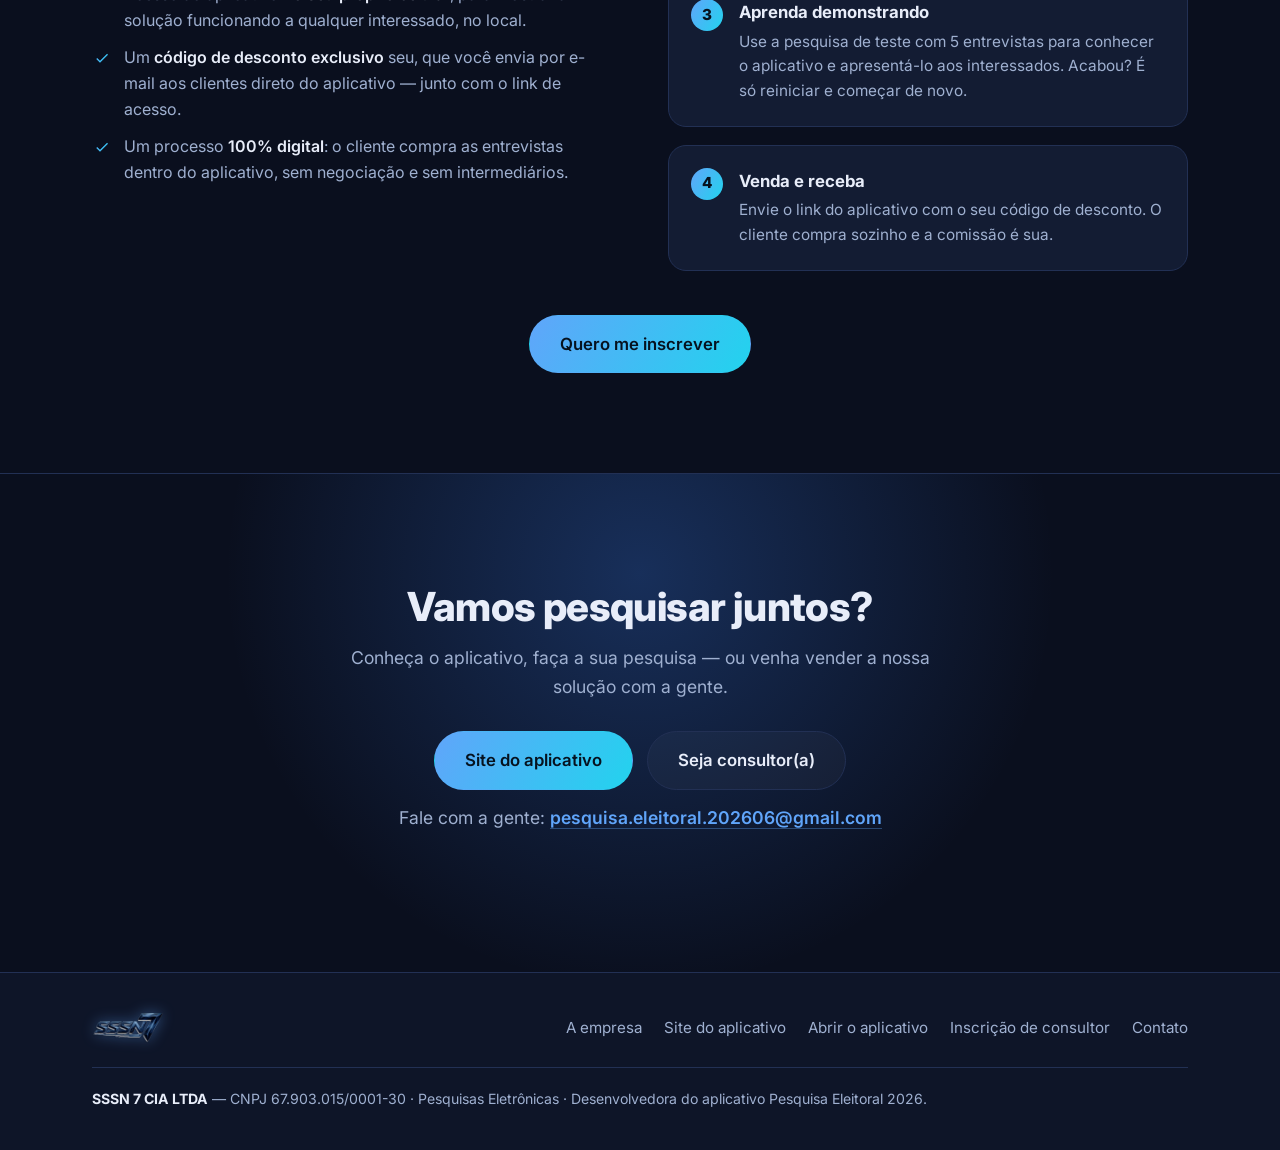
==== commit f1b6be3d: "Ponte na navbar e ajuste do 'tempo real' - silhueta da ponte (PNG transparente) a esquerda do logoti" ====
--- a/index.html
+++ b/index.html
@@ -17,6 +17,7 @@
   <header class="nav" id="top">
     <div class="container nav__inner">
       <a class="brand" href="#top">
+        <img class="brand__bridge" src="assets/img/ponte-sssn7.png" alt="" aria-hidden="true" />
         <img class="brand__logo" src="assets/img/logo-sssn7.png" alt="SSSN 7" />
         <span class="brand__text">Pesquisas Eletrônicas</span>
       </a>
@@ -44,7 +45,7 @@
         <h1>A pesquisa de opinião <span class="grad">saiu do papel</span>.</h1>
         <p class="lead">
           Desenvolvemos soluções eletrônicas para pesquisas — do questionário ao
-          resultado, tudo no celular e em tempo real. Somos a criadora do
+          resultado, tudo no celular e acompanhado de perto. Somos a criadora do
           <b>Pesquisa Eleitoral 2026</b>, o aplicativo que coloca a pesquisa nas mãos
           de quem quer decidir com dados.
         </p>
@@ -73,7 +74,7 @@
         <p class="section__sub">
           A SSSN 7 nasceu para tornar a pesquisa de opinião simples, rápida e acessível.
           Trocamos a prancheta, o papel e a digitação por um aplicativo que acompanha o
-          entrevistador no campo e entrega os resultados na hora.
+          entrevistador no campo e entrega os resultados sem espera.
         </p>
       </div>
 
@@ -90,8 +91,8 @@
         </article>
         <article class="card reveal">
           <div class="card__ico">⚡</div>
-          <h3>Resultado em tempo real</h3>
-          <p>Cada entrevista enviada atualiza os números. Sem espera, sem tabulação manual.</p>
+          <h3>Resultado sem espera</h3>
+          <p>O andamento da pesquisa é atualizado ao longo da coleta. Sem tabulação manual.</p>
         </article>
         <article class="card reveal">
           <div class="card__ico">🔓</div>
@@ -126,7 +127,7 @@
         <ul class="checks">
           <li>Questionário completo de referência, com as <b>seções que você escolhe manter</b>.</li>
           <li><b>Segmentação</b> da pesquisa e distribuição das entrevistas entre os entrevistadores.</li>
-          <li>Coleta no celular e <b>resultados atualizados em tempo real</b>, com relatórios sob demanda.</li>
+          <li>Coleta no celular e <b>resultados acompanhados ao longo da coleta</b>, com relatórios sob demanda.</li>
           <li><b>Modo de avaliação</b>: conheça a plataforma antes de adquirir entrevistas.</li>
         </ul>
         <div class="hero__cta">
--- a/css/styles.css
+++ b/css/styles.css
@@ -88,6 +88,12 @@
 .nav__inner { display: flex; align-items: center; justify-content: space-between; height: 68px; gap: 16px; }
 
 .brand { display: flex; align-items: center; gap: 12px; min-width: 0; }
+/* ponte (silhueta prateada, fundo transparente) à esquerda do logotipo */
+.brand__bridge {
+  height: 30px; width: auto; flex: none;
+  opacity: .92;
+  filter: drop-shadow(0 0 6px rgba(96, 165, 250, .35));
+}
 /* o logo é azul-metálico escuro: um leve halo azul garante leitura sobre o fundo dark */
 .brand__logo {
   height: 34px; width: auto; flex: none;
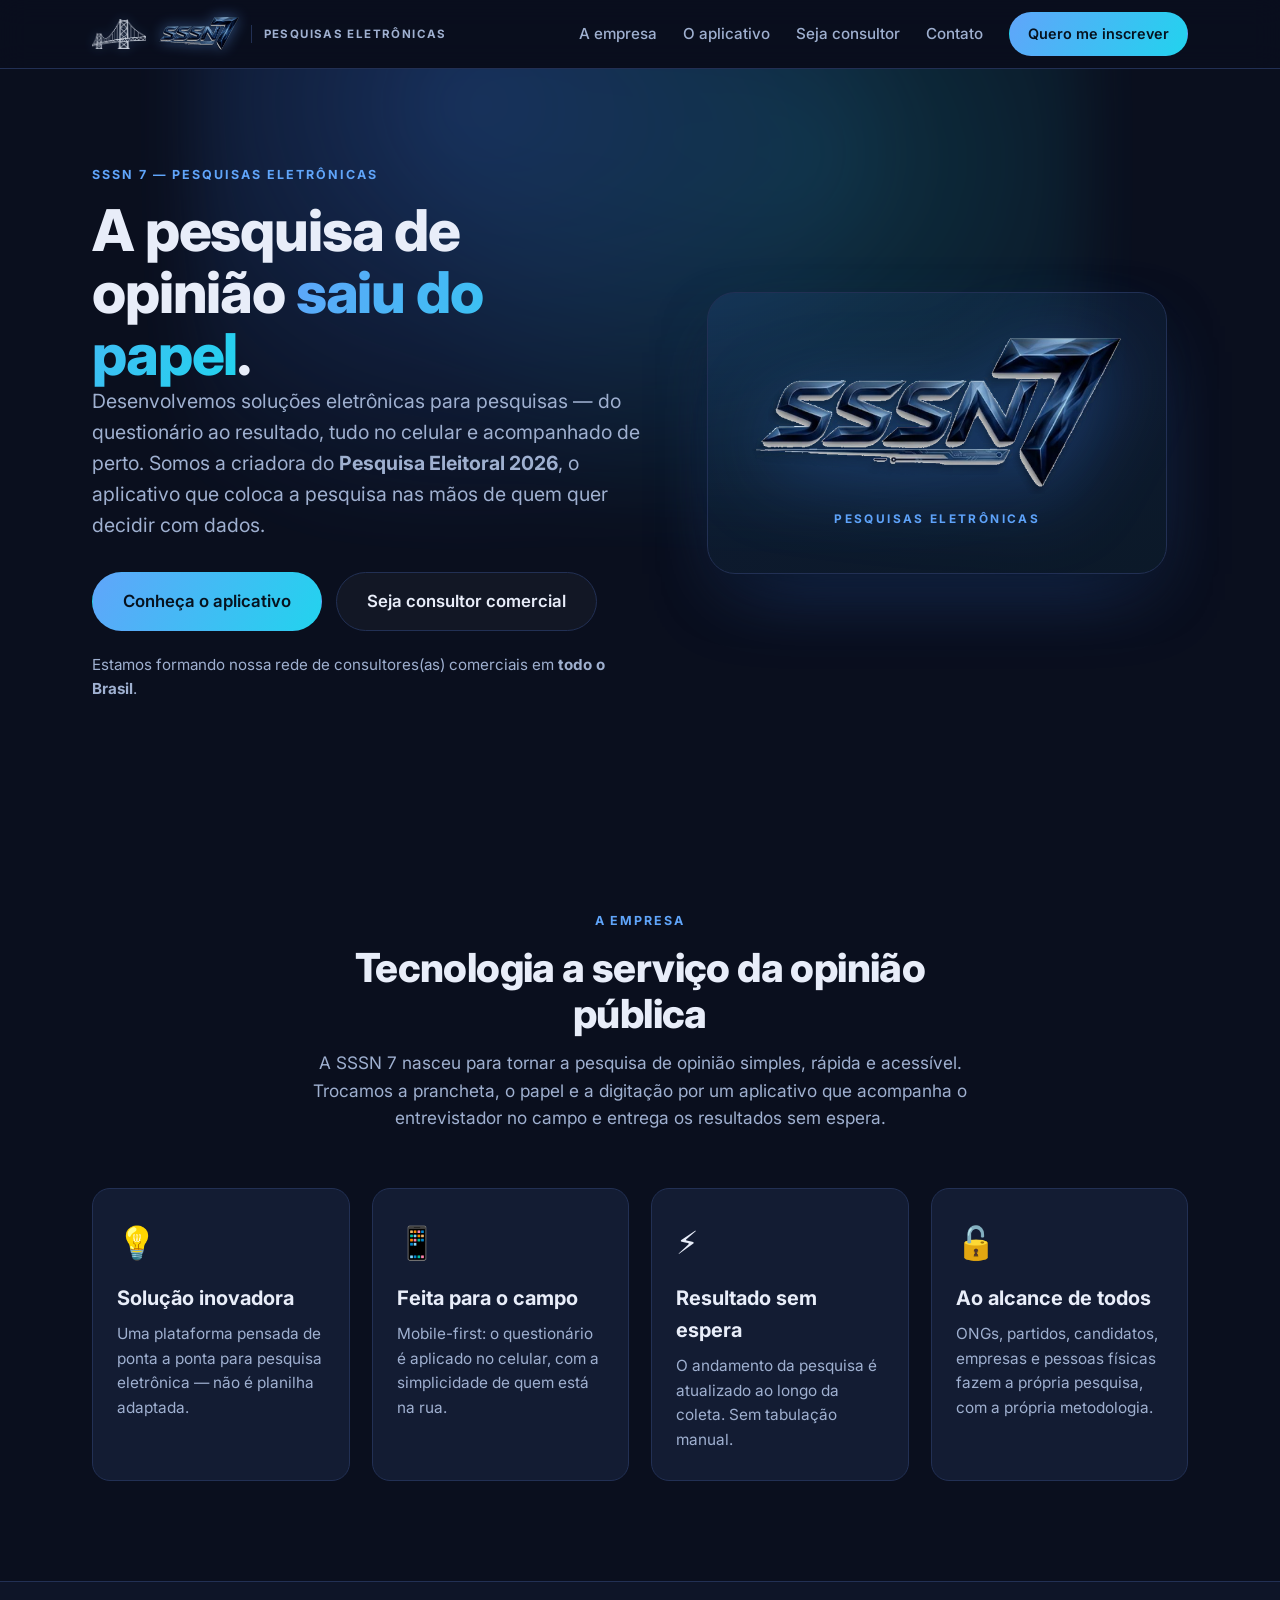
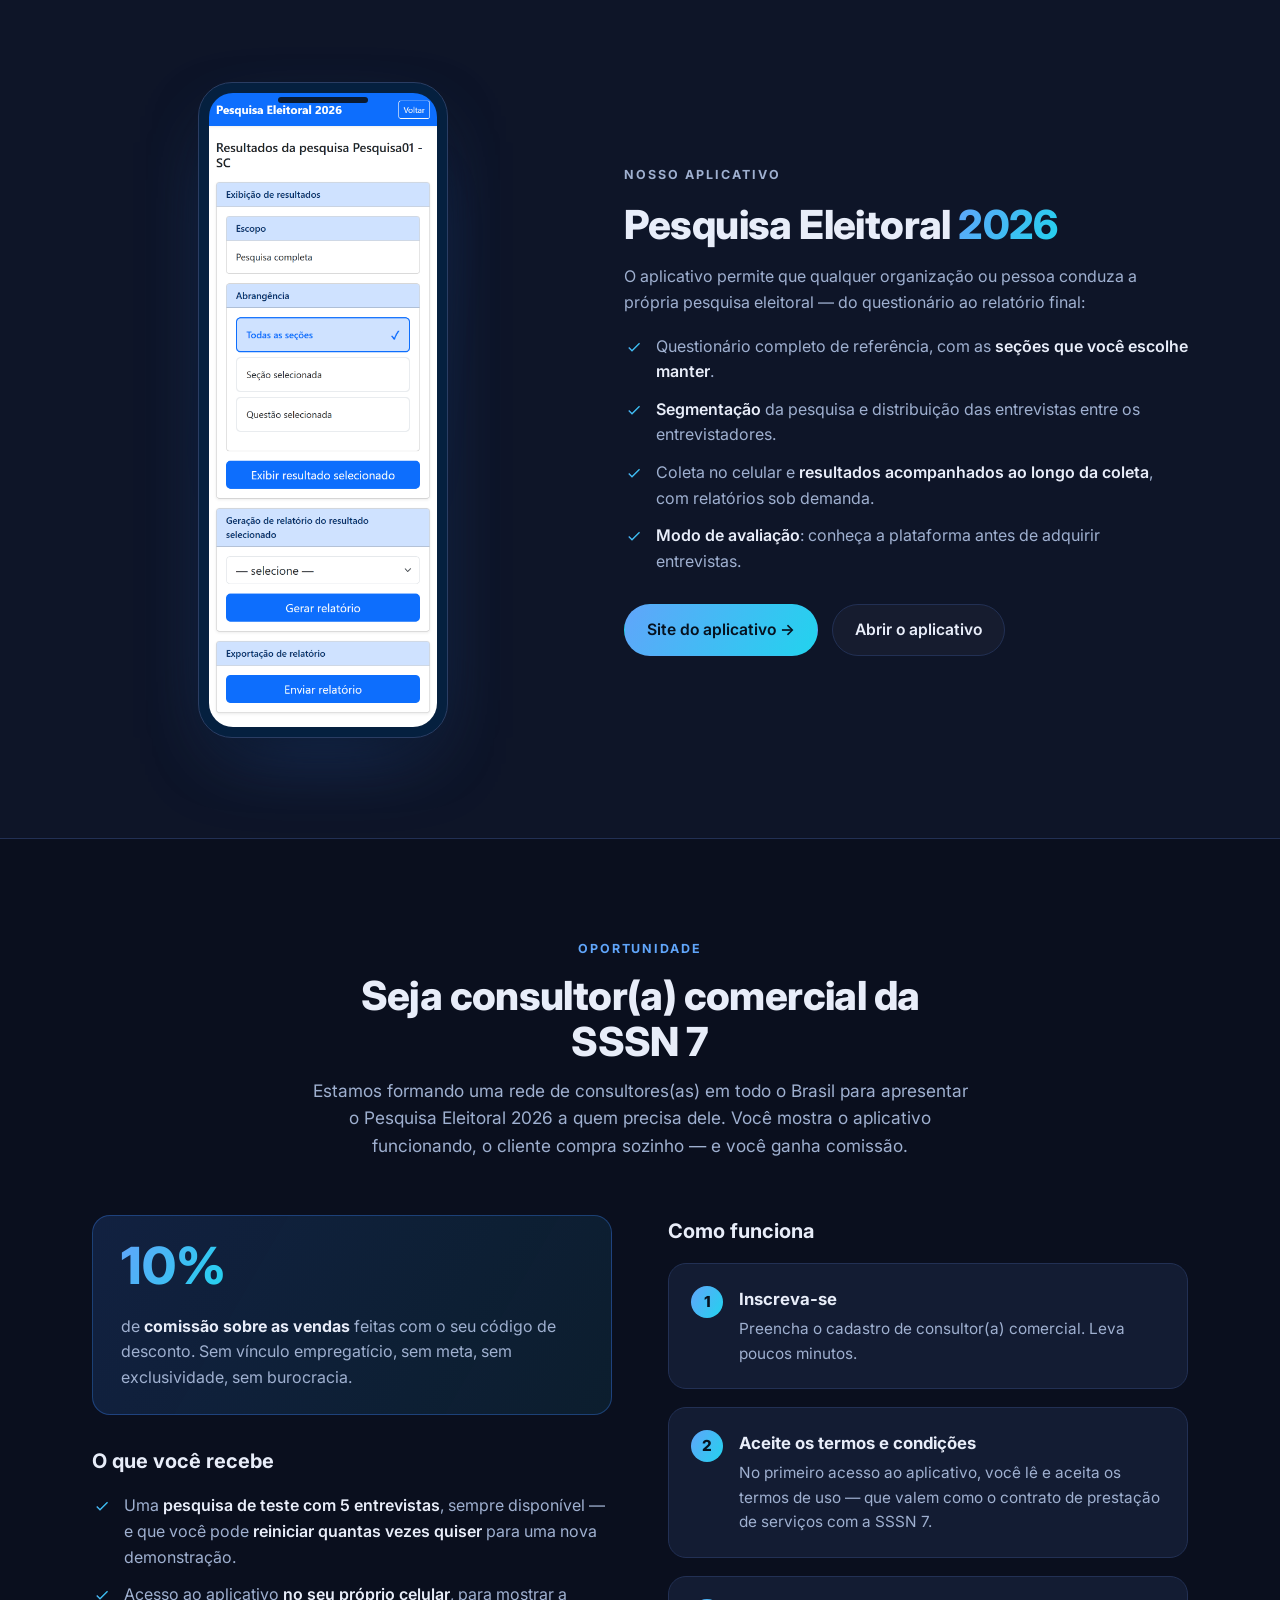
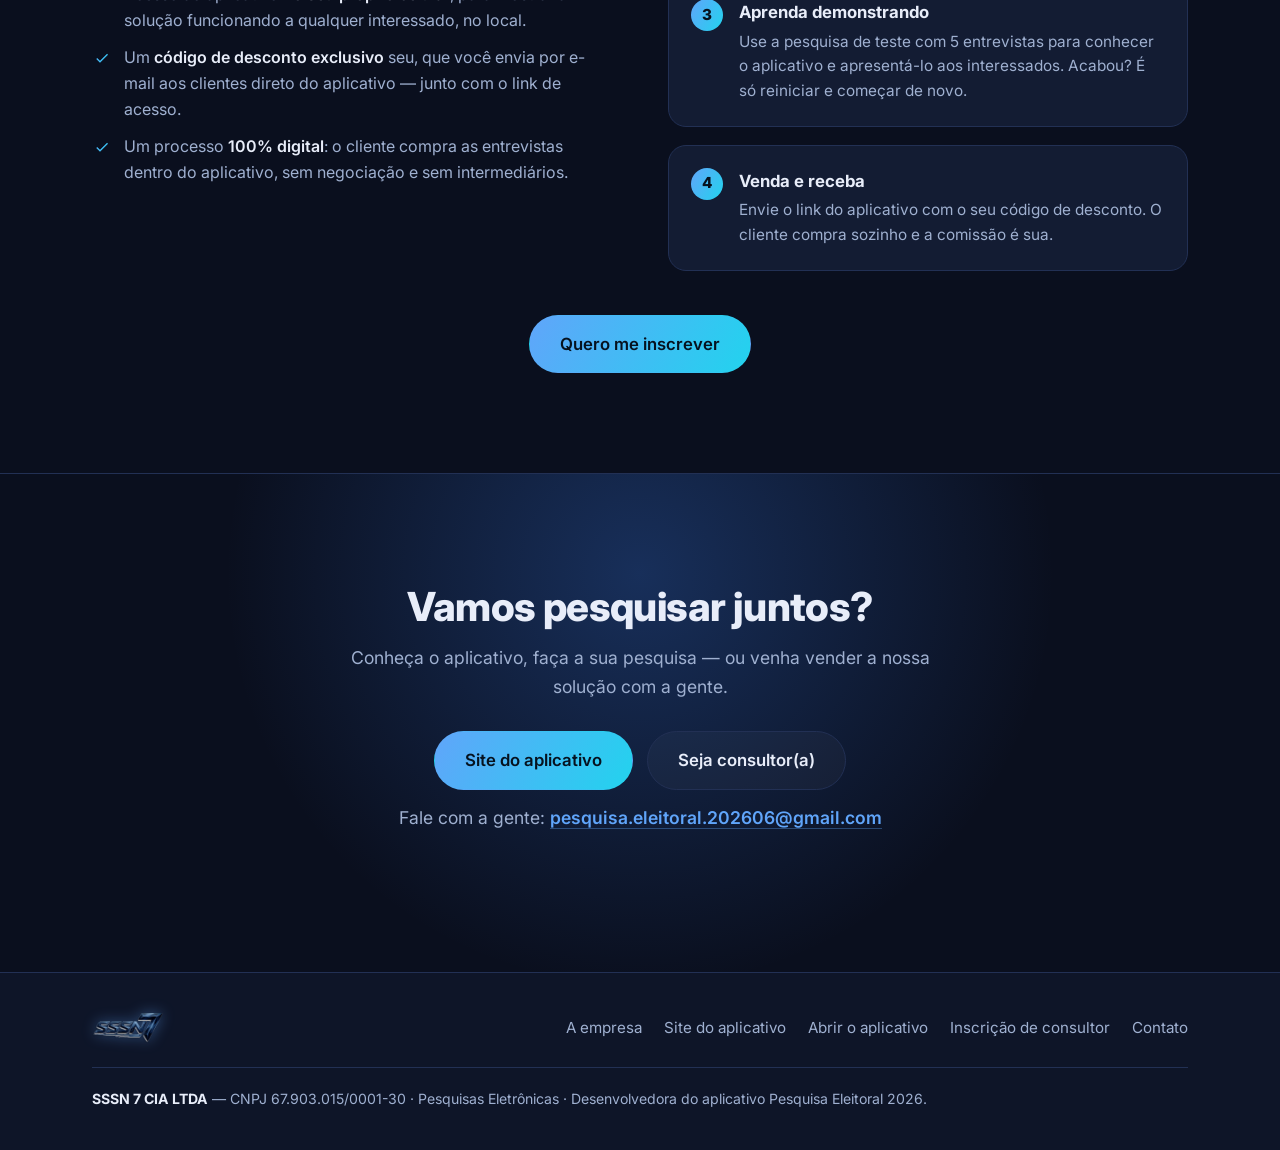
==== commit 46dcae6f: "Favicon da ponte (derivado de ponte_quadrado_escuro.png) Dois tamanhos: 512x512 fiel e 32x32 com tra" ====
--- a/index.html
+++ b/index.html
@@ -9,7 +9,8 @@
   <link rel="preconnect" href="https://fonts.gstatic.com" crossorigin />
   <link href="https://fonts.googleapis.com/css2?family=Inter:wght@400;500;600;700;800&display=swap" rel="stylesheet" />
   <link rel="stylesheet" href="css/styles.css" />
-  <link rel="icon" href="assets/img/favicon.svg" type="image/svg+xml" />
+  <link rel="icon" type="image/png" sizes="32x32" href="assets/img/favicon-32.png" />
+  <link rel="icon" type="image/png" sizes="512x512" href="assets/img/favicon.png" />
 </head>
 <body>
 
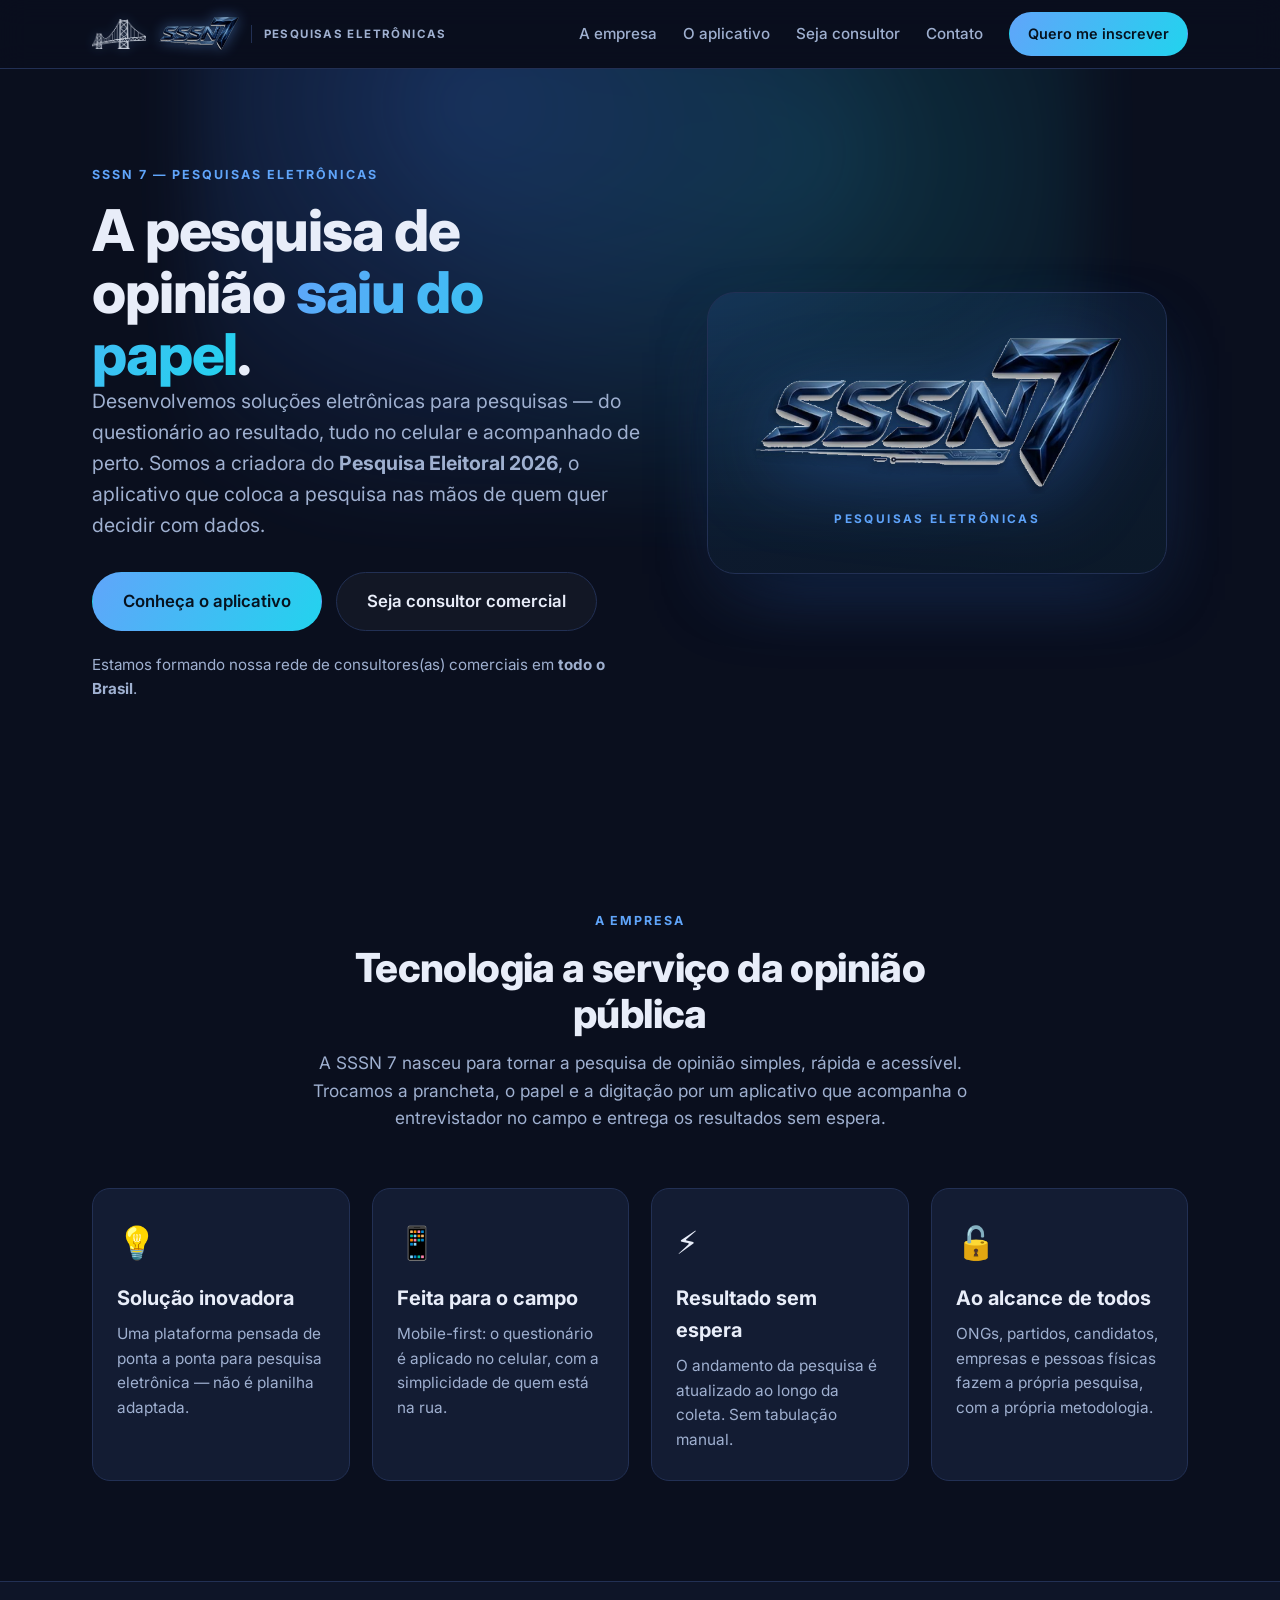
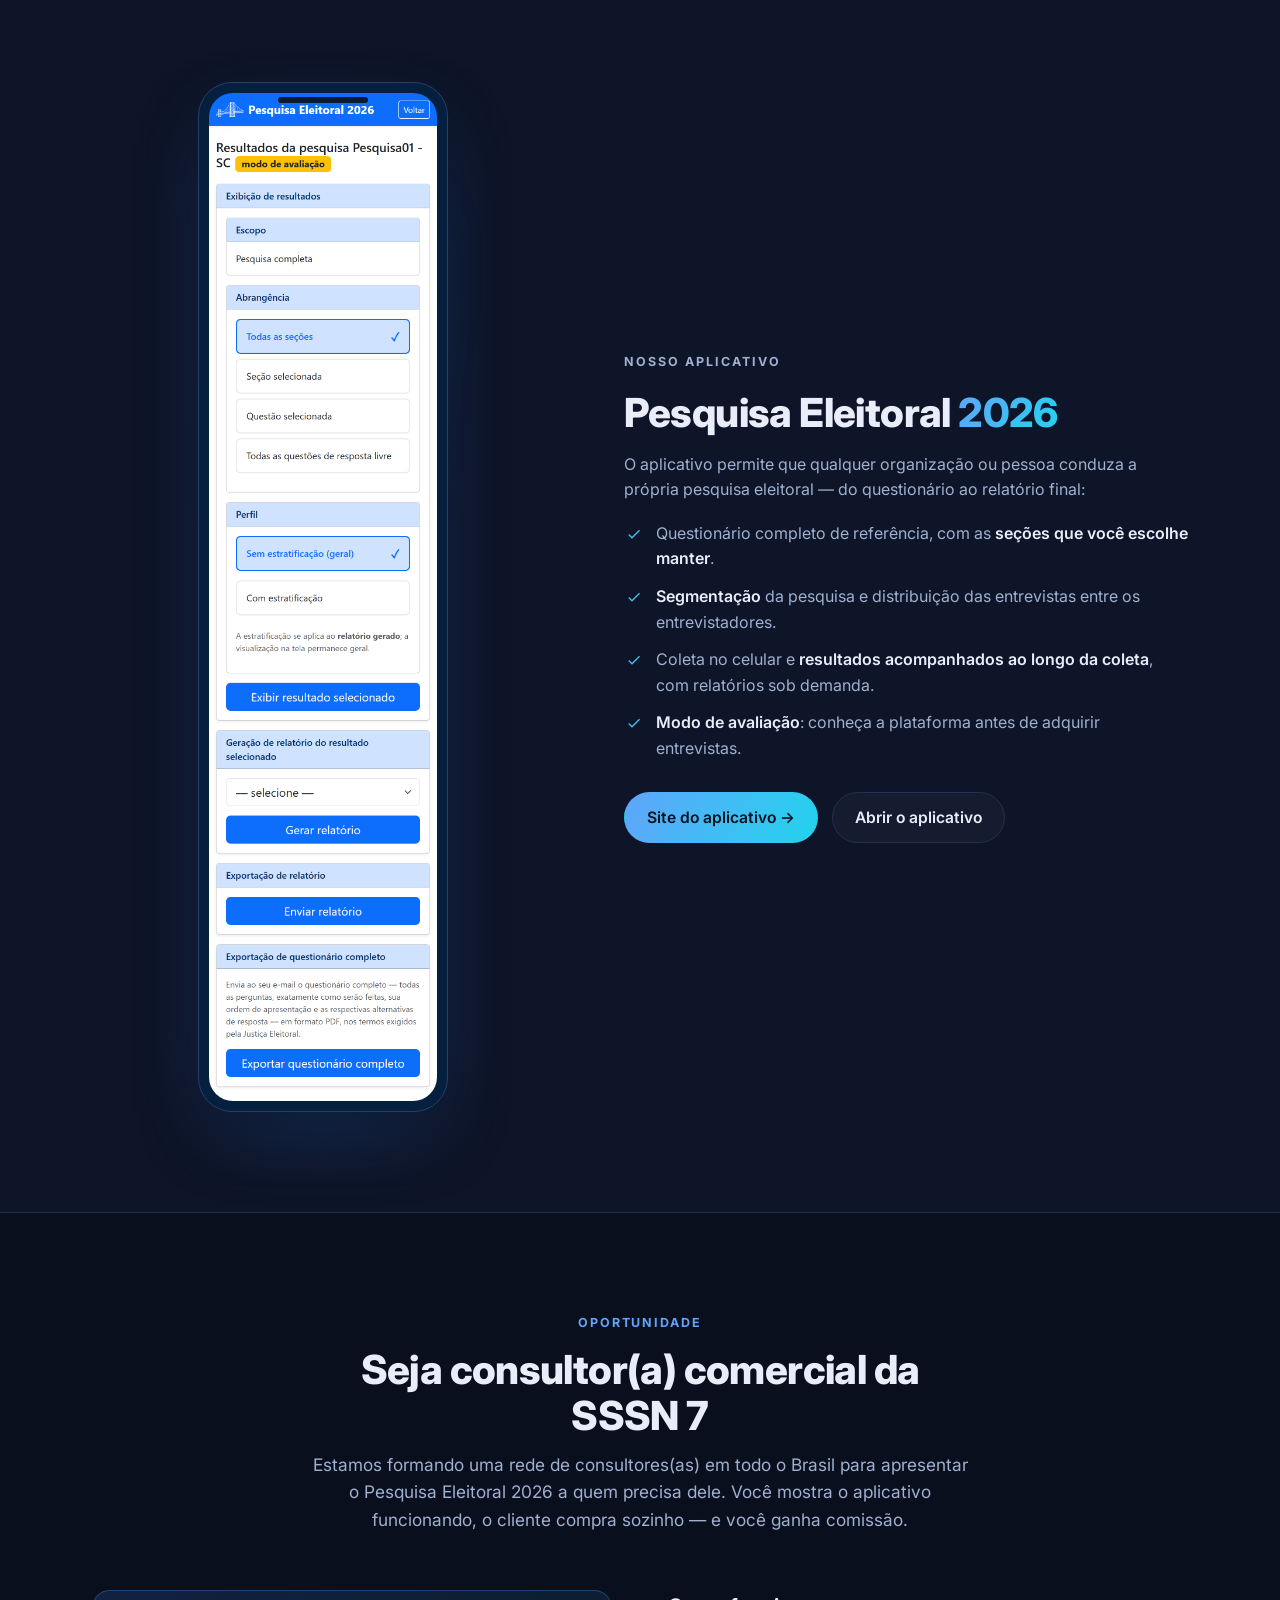
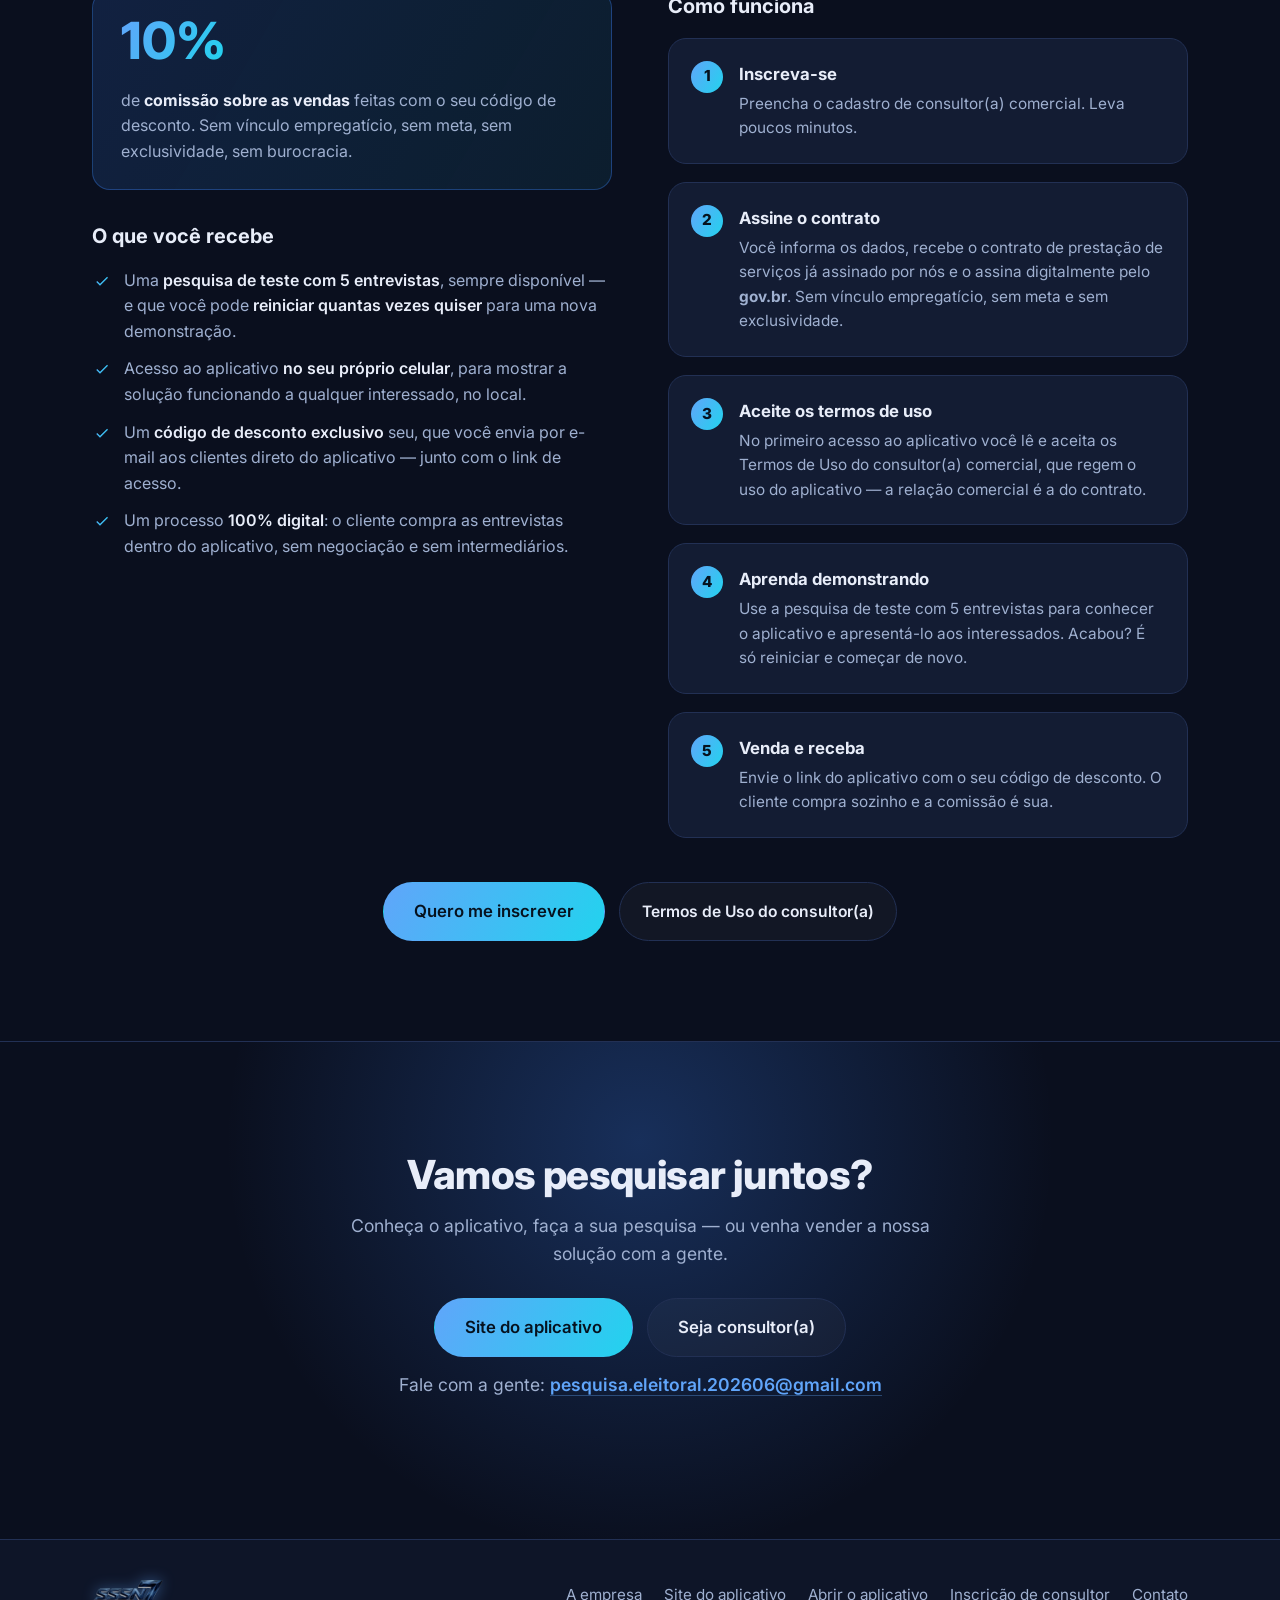
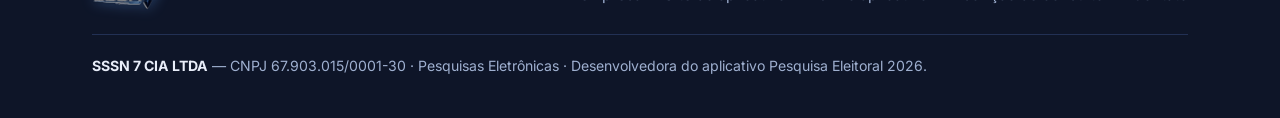
==== commit bcb17d7a: "Termos de Uso do consultor comercial + correcao do passo 2 do Como funciona" ====
--- a/index.html
+++ b/index.html
@@ -183,9 +183,16 @@
               <p>Preencha o cadastro de consultor(a) comercial. Leva poucos minutos.</p>
             </li>
             <li class="step">
-              <h4>Aceite os termos e condições</h4>
-              <p>No primeiro acesso ao aplicativo, você lê e aceita os termos de uso — que valem
-                como o contrato de prestação de serviços com a SSSN 7.</p>
+              <h4>Assine o contrato</h4>
+              <p>Você informa os dados, recebe o contrato de prestação de serviços já assinado
+                por nós e o assina digitalmente pelo <b>gov.br</b>. Sem vínculo empregatício,
+                sem meta e sem exclusividade.</p>
+            </li>
+            <li class="step">
+              <h4>Aceite os termos de uso</h4>
+              <p>No primeiro acesso ao aplicativo você lê e aceita os
+                <a href="termos-consultor.html">Termos de Uso do consultor(a) comercial</a>,
+                que regem o uso do aplicativo — a relação comercial é a do contrato.</p>
             </li>
             <li class="step">
               <h4>Aprenda demonstrando</h4>
@@ -203,6 +210,7 @@
 
       <div class="hero__cta hero__cta--center cta__row">
         <a href="https://ricardopereiraesilva.github.io/pe2026/consultor/" target="_blank" rel="noopener" class="btn btn--primary btn--lg">Quero me inscrever</a>
+        <a href="termos-consultor.html" class="btn btn--ghost">Termos de Uso do consultor(a)</a>
       </div>
     </div>
   </section>
